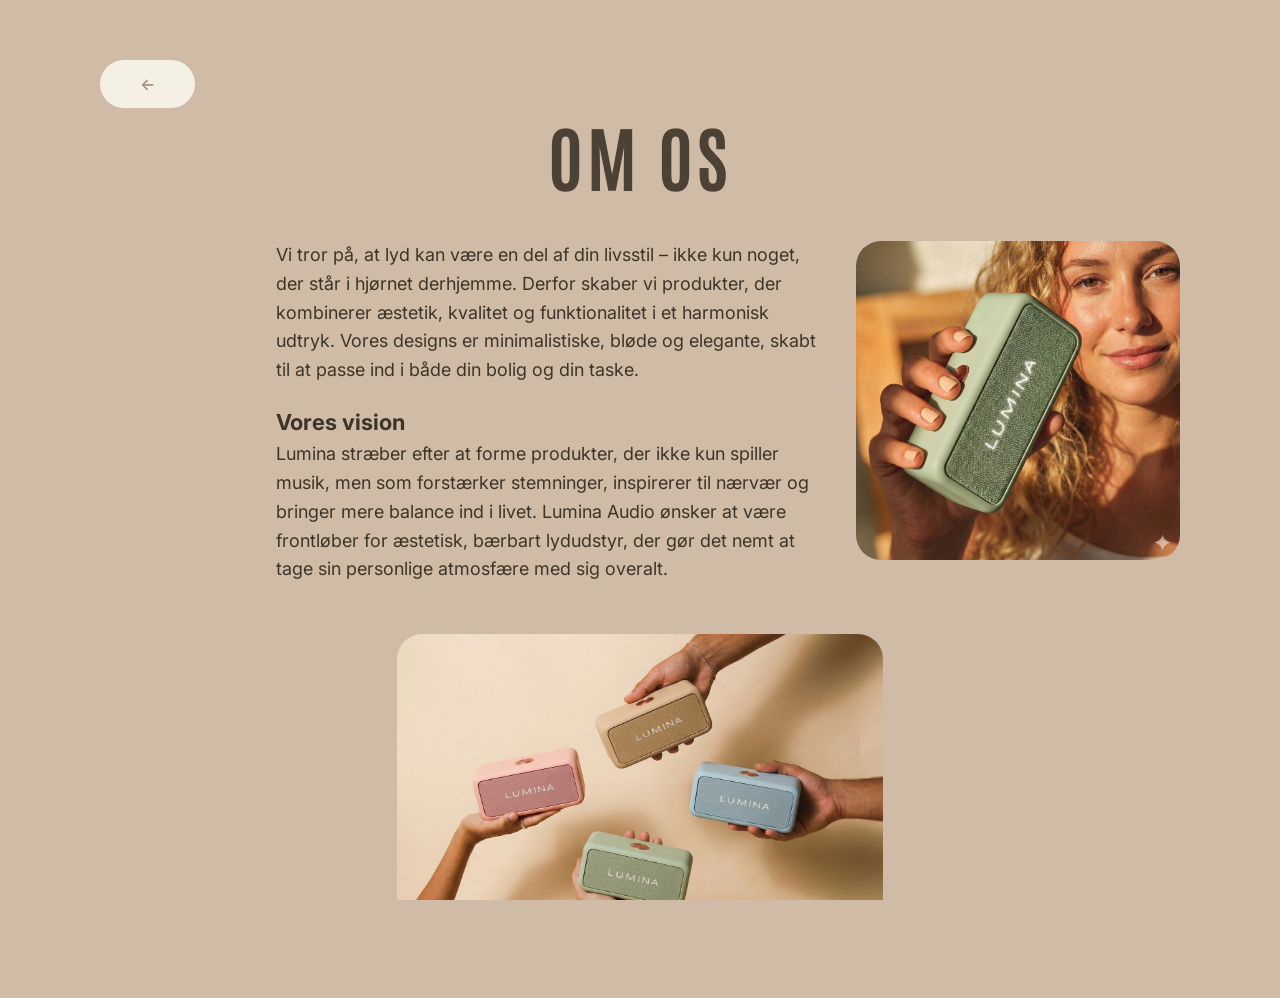
==== about.html @ d52dc4be "Initial commit" ====
<!DOCTYPE html>
<html lang="da">
<head>
    <meta charset="UTF-8" />
    <meta name="viewport" content="width=device-width, initial-scale=1.0" />
    <link rel="stylesheet" href="styles.css" />
    <script src="script.js" defer></script>
    <title>Om Os - Lumina</title>
</head>
<body>
    <section class="about-container">
        <button class="back-btn">&#8592;</button>
        <h1 class="title">OM OS</h1>

        <div class="content">
            <img src="images/billedetilkarussel.png" alt="Pige med grøn højtaler" class="image-left" />

            <div class="text-block">
                <p>
                    Vi tror på, at lyd kan være en del af din livsstil – ikke kun noget, der står i hjørnet derhjemme.
                    Derfor skaber vi produkter, der kombinerer æstetik, kvalitet og funktionalitet i et harmonisk udtryk.
                    Vores designs er minimalistiske, bløde og elegante, skabt til at passe ind i både din bolig og din taske.
                </p>

                <h3>Vores vision</h3>
                <p>
                    Lumina stræber efter at forme produkter, der ikke kun spiller musik, men som forstærker stemninger,
                    inspirerer til nærvær og bringer mere balance ind i livet.
                    Lumina Audio ønsker at være frontløber for æstetisk, bærbart lydudstyr, der gør det nemt at tage sin
                    personlige atmosfære med sig overalt.
                </p>
            </div>
        </div>

        <div class="product-section">
            <img src="images/flerehoejtalere.png" alt="Lumina højtalere i flere farver" class="image-right" />
        </div>
    </section>
</body>
</html>
---- styles.css ----
@import url('https://fonts.googleapis.com/css2?family=Inter:wght@400;600;700&family=Antonio:wght@400;700&family=Bebas+Neue&family=Oswald:wght@400;700&display=swap');

/* --- General Settings --- */
        :root {
            --bg-color: #cfbdae; /* The beige background color */
            --text-color: #ffffff;
            --btn-bg: #f5f0e6;   /* Light cream for buttons */
            --btn-text: #bcaaa0; /* Darker tone for button text */
            --nav-pill: rgba(255, 255, 255, 0.25);
        }

        /* --- General Reset --- */
        * {
            margin: 0;
            padding: 0;
            box-sizing: border-box;
        }

        html, body {
  height: 100%;
}

html, body {
  margin: 0;
  padding: 0;
  overflow-x: hidden;
}

body {
  display: flex;
  flex-direction: column;
  min-height: 100vh;
  padding: 20px 40px 0; 
  overflow-x: hidden;
}

        /* --- Header / Navigation --- */
        header {
            display: flex;
            justify-content: space-between;
            align-items: center;
            padding: 10px 0;
            margin-bottom: 40px;
        }

        .logo {
            font-size: 1.5rem;
            font-weight: 800;
            letter-spacing: 1px;
            text-transform: uppercase;
        }

        nav {
            display: flex;
            gap: 15px;
        }

        nav a {
            display: inline-flex;
  align-items: center;
  justify-content: center;
  padding: 12px 34px;
  border-radius: 999px;
  background-color:  #AB9A80;
  color: var(--text-color);                  
  font-size: 1.02rem;
  font-weight: 600;
  text-decoration: none;
}
        
        nav a:hover {
            background-color: rgba(255, 255, 255, 0.4);
        }

        .cart-icon img {
            width: 24px;
            height: auto;
            cursor: pointer;
        }

        /* --- Main Content --- */
        main {
            display: flex;
            flex-direction: column;
            align-items: center;
            width: 100%;
            max-width: 1200px;
            margin: 0 auto;
        }

        h1 {
            font-family: 'Antonio', sans-serif; 
            font-size: 6rem;
            text-transform: uppercase;
            letter-spacing: 3px;
            margin-bottom: 40px;
            text-align: center;
            color: #fdfcf5; 
            opacity: 0.9;
        }

        /* --- Gallery Grid (4 images side by side) --- */
.gallery-container {
    width: 100vw;
    margin-left: calc(-50vw + 50%);
    margin-right: calc(-50vw + 50%); 
    overflow: hidden;
    margin-bottom: 40px;
    position: relative;
}

.gallery {
    display: flex;
    gap: 20px;
    width: fit-content;
    will-change: transform;
}

.gallery-container .gallery-item { /* Specifik til karrusel */
    flex: 0 0 280px; /* Reduceret fra 350px */
    min-width: 280px;
    aspect-ratio: 3/4;
    overflow: hidden;
    border-radius: 15px;
}

.gallery-container .gallery-item img {
    width: 100%;
    height: 100%;
    object-fit: cover;
    display: block;
}

/* --- Text and CTA --- */
        .description {
            font-size: 2rem;
            font-weight: 600;
            text-align: center;
            max-width: 700px;
            line-height: 1.8;
            margin-bottom: 25px;
            color: #fff;
        }

        .cta-btn {
            background-color: #3D3529;
            color: #ffffff;
            padding: 14px 40px;
            border: none;
            border-radius: 30px;
            font-size: 0.95rem;
            font-weight: 600;
            text-transform: uppercase;
            cursor: pointer;
            transition: transform 0.3s;
        }

        .cta-btn:hover {
            transform: scale(1.05);
        }

        /* --- Responsivitet (Mobil) --- */
        @media (max-width: 768px) {
            h1 { font-size: 3.5rem; }
            .gallery { grid-template-columns: repeat(2, 1fr); }
            header { flex-direction: column; gap: 20px; }
            nav { flex-wrap: wrap; justify-content: center; }
        }
  
/* --- Layout Container --- */
.container {
    display: flex;
    justify-content: space-between;
    align-items: flex-start;
    gap: 60px;
    max-width: 1400px;
    margin: 0 auto;
    padding: 40px;
}


.content-left {
    flex: 1 1 0%;
    color: #ffffff;
}

.sub-heading {
    font-family: 'Antonio', sans-serif;
    font-size: 1.5rem;
    text-transform: uppercase;
    letter-spacing: 1px;
    margin-top: 40px;
    margin-bottom: 15px;
    color: #D88373;
}

.headline-sub {
    font-family: 'Antonio', sans-serif;
    font-size: 2rem;;
    text-transform: uppercase;
    letter-spacing: 2px;
    margin-bottom: 20px;
}

.main-heading {
    font-family: 'Antonio', sans-serif;
    font-size: 5rem;
    text-transform: uppercase;
    letter-spacing: 2px;
    margin-bottom: 30px;
    color: #fdfcf5;
}

.description {
    font-size: 1rem;
    line-height: 1.8;
    margin-bottom: 25px;
    opacity: 0.95;
}

.cta-button {
    display: inline-block;
    background-color: #f5f0e6;
    color: #a08f7f;
    padding: 12px 30px;
    border: none;
    border-radius: 25px;
    text-decoration: none;
    font-weight: 600;
    text-transform: uppercase;
    cursor: pointer;
    transition: transform 0.3s;
    margin-top: 20px;
}

.cta-button:hover {
    transform: scale(1.05);
}


.content-right {
    flex: 0 0 420px;       
    display: flex;
    justify-content: flex-end; 
    align-items: flex-start;
}

.images-gallery {
    width: 100%;
    max-width: 420px;
    display: flex;
    flex-direction: column;
    gap: 20px;
    align-items: flex-end; 
}


.image-wrapper {
    overflow-x: auto;
    overflow-y: hidden;
    white-space: nowrap;
    padding: 50px 0; 
    background-color: #D0BBA6;
    text-align: right;
    margin-top: 0;
}

.image-wrapper img {
    width: 200px;
    height: auto;
    display: inline-block;
    margin: 0 10px;
}

body {
    background: #d8c2a7;
    font-family: Arial, sans-serif;
}

.reviews {
    display: flex;
    gap: 20px;
    padding: 40px;
    justify-content: center;
    flex-wrap: wrap;
}

.card {
    background: white;
    border-radius: 12px;
    padding: 20px 25px;
    width: 300px;
    box-shadow: 0 2px 6px rgba(0,0,0,0.1);
}

.stars {
    color: #00b67a;
    font-size: 22px;
    margin-bottom: 10px;
}

.card h3 {
    margin: 0 0 10px;
    font-size: 14px;
    color: black;
}

.card p {
    font-size: 14px;
    line-height: 1.4;
    color: #333;
}

.footer {
    display: flex;
    justify-content: space-between;
    margin-top: 20px;
    font-size: 12px;
    color: #666;
}

.review-text {
    color: #6d6159;
    font-size: 0.9rem;
    margin-top: 5px;
    padding: 0 15px;
    white-space: normal;
    text-align: center;
}

.large-image-section {
    width: 100%;
    margin-top: 60px;
    display: flex;
    justify-content: center;
    align-items: center; 
}

.hero-content {
    width: 100%;
    max-width: 1200px;
    text-align: center;
    display: flex;
    flex-direction: column;
    align-items: center; 
}

.hero-title {
    font-family: 'Bebas Neue', sans-serif;
    font-size: 6rem;
    color: white;
    margin-bottom: 10px;
    letter-spacing: 2px;
}

.hero-image {
    width: 100%;
    max-width: 1200px; 
    height: auto;
    border-radius: 0;
    display: block;
    margin: 0 auto; 
}

/* --- Product Cards Section --- */
.products-section {
    padding: 80px 20px;
    background-color: #D0BBA6;
}

.products-grid {
    display: grid;
    grid-template-columns: repeat(auto-fit, minmax(280px, 1fr));
    gap: 30px;
    max-width: 1400px;
    margin: 0 auto;
}

.product-card {
    background-color: white;
    border-radius: 20px;
    padding: 30px;
    text-align: left;
    box-shadow: 0 5px 20px rgba(0, 0, 0, 0.1);
    transition: transform 0.3s ease;
}

.product-card:hover {
    transform: translateY(-5px);
}

.product-image-wrapper {
    background-color: #e8e9ec;
    border-radius: 15px;
    padding: 20px;
    margin-bottom: 20px;
    display: flex;
    justify-content: center;
    align-items: center;
}

.product-image-wrapper img {
    width: 100%;
    max-width: 220px;
    height: auto;
}

.product-title {
    font-size: 1.1rem;
    font-weight: 700;
    color: #333;
    margin-bottom: 5px;
}

.product-subtitle {
    font-size: 0.95rem;
    color: #666;
    margin-bottom: 10px;
}

.product-price {
    font-size: 1rem;
    font-weight: 600;
    color: #333;
    margin-bottom: 15px;
}

.buy-button {
    width: 100%;
    padding: 12px;
    border: none;
    border-radius: 8px;
    font-weight: 600;
    font-size: 0.95rem;
    cursor: pointer;
    transition: opacity 0.3s ease;
    background-color: #E8DDD0;
    color: #333;
}

.buy-button:hover {
    opacity: 0.8;
}

.buy-button.lavender {
    background-color: #C3DDE8;
}

.buy-button.green {
    background-color: #A9C5A0;
}

.buy-button.rose {
    background-color: #F4C2C2;
}


@media (max-width: 900px) {
    .products-grid {
        grid-template-columns: 1fr;
    }
    
    .large-card {
        grid-column: span 1;
    }
}

/* --- Productinformation Section --- */
.product-info-section {
    padding: 80px 20px;
    background-color: #D0BBA6;
}

.product-info-container {
    display: grid;
    grid-template-columns: 1fr 1fr;
    gap: 50px;
    max-width: 1400px;
    margin: 0 auto;
    align-items: center;
}

.info-image {
    display: flex;
    justify-content: center;
    align-items: center;
    padding-left: 60px; 
}

.info-image img {
    width: 100%;
    max-width: 450px;
    border-radius: 30px;
    height: auto;
    filter: drop-shadow(0 10px 30px rgba(0,0,0,0.15));
}

.info-content {
    color: #ffffff;
}

.info-title {
    font-family: 'Bebas Neue', sans-serif;
    font-size: 3.5rem;
    color: #3D3529;
    margin-bottom: 30px;
    letter-spacing: 3px;
    line-height: 1;
}

.info-list {
    list-style: none;
    padding: 0;
    margin: 0;
}

.info-list li {
    
    font-size: 16px;
    line-height: 1.8;
    margin-bottom: 15px;
    padding-left: 25px;
    position: relative;
    color: #3D3529;
}

.info-list li::before {
    content: "•";
    position: absolute;
    left: 0;
    color: #3D3529;
    font-size: 1.5rem;
    line-height: 1.2;
}

@media (max-width: 900px) {
    .product-info-container {
        grid-template-columns: 1fr;
        gap: 40px;
    }
    
    .info-title {
        font-size: 2.5rem;
    }
}

/* --- New Section - Split Layout --- */
.split-section {
  display: flex;
  align-items: center;
  justify-content: space-between;
  gap: 40px;
  max-width: 1400px;
  margin: -80px auto 80px;
  padding: 0 60px;
}

.split-text {
  flex: 1;
  color: #3D3529;
}

.split-text h1 {
  font-family: 'Antonio', sans-serif;
  font-size: 2rem; 
  color: #3D3529;
  text-transform: uppercase;
  letter-spacing: 2px;
  margin-bottom: 20px;
}

.split-text p {
  font-size: 1rem;
  line-height: 1.8; 
  max-width: 520px;
  opacity: 0.9;
  margin-bottom: 34px;
}

.split-image {
  flex: 1;
  display: flex;
  justify-content: center;
}

.split-image img {
  width: 100%;
  max-width: 820px;
  height: auto;
  border-radius: 20px;
}

@media (max-width: 900px) {
  .split-section {
    flex-direction: column;
    text-align: center;
    padding: 0 20px;
    margin: 40px auto;
  }
  .split-text p {
    margin: 0 auto 24px;
  }
}


/* --- Container for content --- */
        .content-wrapper {
            max-width: 1200px; /* Ensures images do not become too wide on large screens */
            width: 100%;
            text-align: center;
        }

        /* --- Heading Styling --- */
        h2.section-title {
            font-size: 3rem; /* Large text */
            text-transform: uppercase;
            font-weight: bold;
            color: #A69685; 
            margin-bottom: 30px;
            margin-top: 0;
            letter-spacing: 2px;
            font-family: 'Oswald', sans-serif; 
        }


        /* Mobile adjustment */
        @media (max-width: 768px) {
            h2.section-title {
                font-size: 2rem; /* Smaller text on mobile */
            }
        }

       .gallery-section {
    max-width: 1200px;
    margin: 0 auto;
    padding: 40px 20px;
}

.gallery-section h1 {
    text-align: center;
    font-size: 48px;
    margin-bottom: 40px;
    color: #3D3529;; 
}

/* Grid styling */
.gallery-grid {
    display: grid;
    grid-template-columns: repeat(3, 1fr);
    gap: 10px;
}

/* Images */
.gallery-image {
    width: 100%;
    height: 100%;
    object-fit: cover;
    border-radius: 4px;
}

/* Instagram box */
.instagram-box {
    background: #77685D;
    display: flex;
    justify-content: center;
    align-items: center;
    padding: 40px;
    border-radius: 4px;
    cursor: pointer;
    transition: background 0.3s ease;
}

.instagram-box:hover {
    background: #eda897;
}

.insta-link {
    text-decoration: none;
    font-size: 18px;
    color: white;
    letter-spacing: 1px;
    font-weight: bold;
}

/* SUBSCRIBE SECTION */

.subscribe {
    margin-bottom: 0;
    padding-bottom: 0;
}

.subscribe-section {
    text-align: center;
    padding: 80px 20px;
}

.subscribe-section h1 {
    font-size: 70px;
    font-weight: 700;
    letter-spacing: 3px;
    color: #3D3529;
    margin-bottom: 20px;
}

.subscribe-section .subtext {
    font-size: 16px;
    margin-bottom: 35px;
}

.input-wrapper {
    display: flex;
    justify-content: center;
    gap: 10px;
}

.input-wrapper input {
    width: 280px;
    padding: 14px;
    border-radius: 12px;
    border: none;
    background: #d9dce2;
    font-size: 14px;
}

.input-wrapper button {
    background: #f4b8ab;
    border: none;
    padding: 12px 25px;
    border-radius: 12px;
    font-size: 15px;
    cursor: pointer;
}

/* FOOTER STYLING */
footer {
  width: 100%;
  position: relative;
  box-sizing: border-box;
  padding: 50px 120px 50px 70px;
  background-color: #bfb2a0;
  color: #333333;
  overflow: hidden;
  margin: 0 auto;
}

/* Footer content */
.footer-content {
    display: flex;
    gap: 120px;
    margin-bottom: 10px;
}

.footer-content h3 {
    font-size: 17px;
    margin-bottom: 10px;
}

.footer-content ul {
    list-style: none;
    padding: 0;
}

.footer-content li {
    margin-bottom: 8px;
    font-size: 14px;
}

/* Payment methods */
.payment-icons {
  position: absolute;
  left: 70px;            
  bottom: 1px;          
  display: flex;
  gap: 15px;
  margin: 0;
  z-index: 10;
  align-items: center;
  transform: none;       
}

.payment-icons img {
  height: 30px;
}

.payment-icons img[src*="mp.png"]  { height: 40px; }
.payment-icons img[src*="applepay.png"] { height: 30px; }

/* Mobile adjustment — move closer to the edge */
@media (max-width: 480px) {
  .payment-icons { left: 16px; bottom: 12px; gap: 10px; }
  .payment-icons img { height: 26px; }
}


/* Copyright */
footer .copyright {
  position: absolute;
  left: 50%;
  transform: translateX(-50%);
  bottom: 10px;       
  margin: 0;
  font-size: 14px;
  opacity: 0.7;
  text-align: center;
  z-index: 5;
}

/* Social icons */
.socials {
    position: absolute;
    right: 50px;
    bottom: 10px;
    display: flex;
    gap: 20px;
}

.socials img {
    height: 35px;
}


.headline-left {
  display: block;
  text-align: left;     
  margin: 0 0 20px 0;   
  transform: none;      
}

.content-left .headline-left {
  max-width: 100%;
  margin-left: 0;
}

.split-text .headline-left,
.headline-left {
  color: rgb(250, 105, 129); 
}

* {
    margin: 0;
    padding: 0;
    box-sizing: border-box;
    font-family: 'Inter', sans-serif;
}

body {
    background-color: #D0BBA6;
    color: #f4efea;
}

.about-container {
    width: 90%;
    max-width: 1200px;
    margin: 0 auto;
    padding: 40px 0;
    position: relative;
}


.back-btn {
background-color: #f5f0e6;
            color: #a08f7f;
            padding: 14px 40px;
            border: none;
            border-radius: 30px;
            font-size: 1rem;
            font-weight: 600;
            text-transform: uppercase;
            cursor: pointer;
            transition: transform 0.3s;
}


.title {
    font-size: 72px;
    letter-spacing: 4px;
    margin-bottom: 40px;
    color: #3D3529;
}

.content {
    display: flex;
    flex-direction: row-reverse;
    gap: 40px;
    align-items: flex-start;
}

.image-left {
    width: 30%;
    border-radius: 25px;
    object-fit: cover;
}

.text-block {
    width: 50%;
    font-size: 18px;
    line-height: 1.6;
color: #3D3529;
}

.text-block h3 {
    margin-top: 20px;
    font-size: 22px;
    color: #3D3529;
}

.product-section {
    margin-top: 50px;
    display: flex;
    justify-content: center;
}

.image-right {
    width: 45%;
    border-radius: 25px;
    object-fit: cover;
}

/* Toast / pop-up if purchase */
.cart-toast {
  position: fixed;
  left: 50%;
  bottom: 32px;
  transform: translateX(-50%) translateY(12px);
  background: rgba(112, 111, 109, 0.95);
  color: #fff;
  padding: 12px 20px;
  border-radius: 12px;
  box-shadow: 0 10px 30px rgba(172, 153, 132, 0.25);
  opacity: 0;
  transition: opacity 260ms ease, transform 260ms ease;
  z-index: 9999;
  font-weight: 600;
  pointer-events: none;
}

/* When toast is visible */
.cart-toast.visible {
  opacity: 1;
  transform: translateX(-50%) translateY(0);
}

/* Smaller devices: move toast slightly up */
@media (max-width: 480px) {
  .cart-toast { bottom: 18px; padding: 10px 14px; font-size: 14px; }
}

/* Ensure main content fills available height */
main {
  flex: 1 0 auto;
}
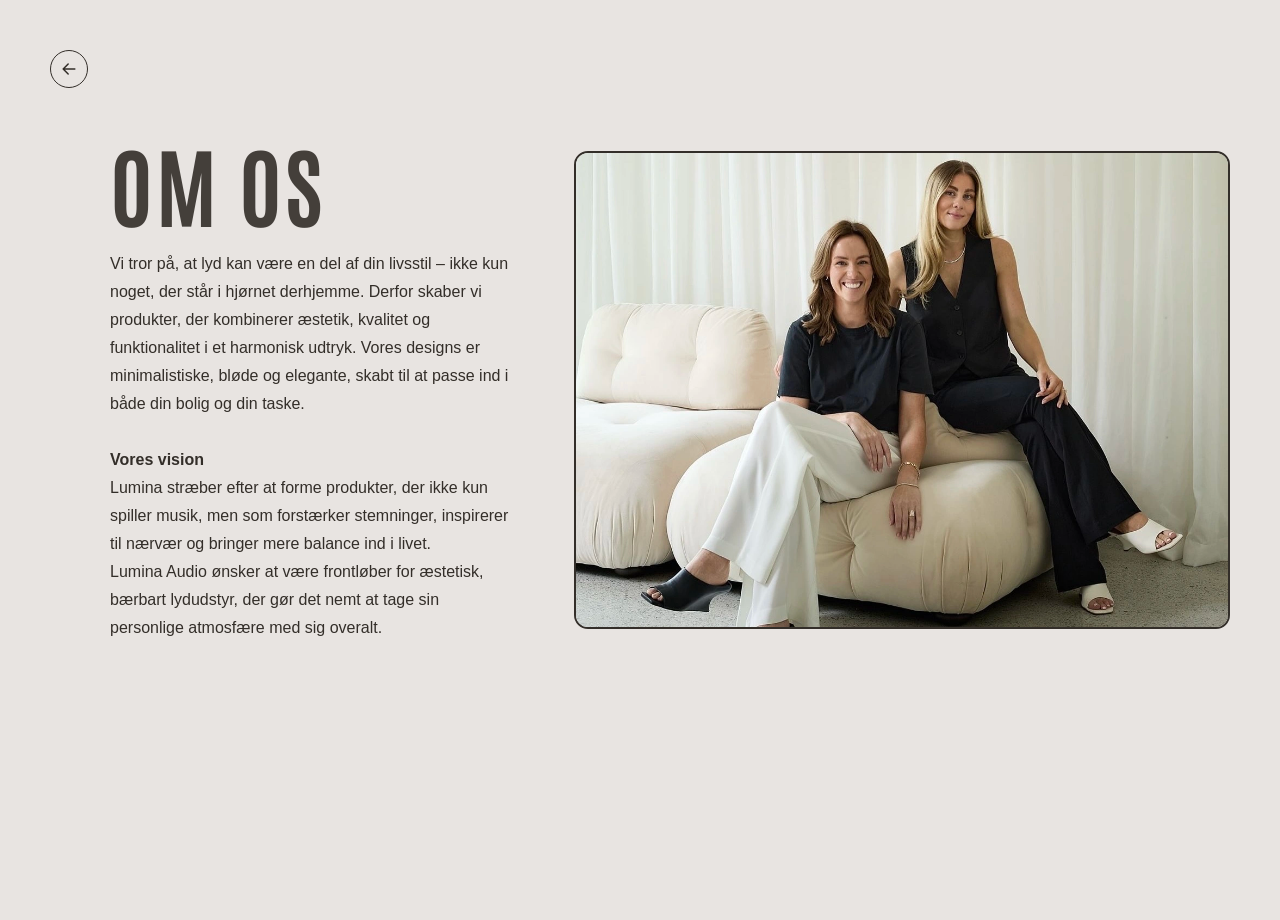
==== commit 1ac6442b: "feat(om-os): nyt design af om os-siden - Nyt layout og struktur - Opdaterede billeder og tekster" ====
--- a/about.html
+++ b/about.html
@@ -3,38 +3,42 @@
 <head>
     <meta charset="UTF-8" />
     <meta name="viewport" content="width=device-width, initial-scale=1.0" />
+    <link href="https://fonts.googleapis.com/css2?family=Antonio:wght@400;700&display=swap" rel="stylesheet">
     <link rel="stylesheet" href="styles.css" />
     <script src="script.js" defer></script>
     <title>Om Os - Lumina</title>
 </head>
 <body>
-    <section class="about-container">
-        <button class="back-btn">&#8592;</button>
-        <h1 class="title">OM OS</h1>
+    <main class="about-container">
+        <!-- Rund tilbage-knap øverst til venstre -->
+        <a href="index.html" class="back-btn" aria-label="Tilbage til forsiden">
+            <svg viewBox="0 0 24 24" aria-hidden="true"><path d="M19 12H5M11 6l-6 6 6 6"/></svg>
+        </a>
 
-        <div class="content">
-            <img src="images/billedetilkarussel.png" alt="Pige med grøn højtaler" class="image-left" />
+        <!-- Tekst til venstre, billede til højre -->
+        <div class="about-content">
+            <div class="text-block">
+                <h1 class="title">Om os</h1>
 
-            <div class="text-block">
                 <p>
                     Vi tror på, at lyd kan være en del af din livsstil – ikke kun noget, der står i hjørnet derhjemme.
                     Derfor skaber vi produkter, der kombinerer æstetik, kvalitet og funktionalitet i et harmonisk udtryk.
                     Vores designs er minimalistiske, bløde og elegante, skabt til at passe ind i både din bolig og din taske.
                 </p>
 
-                <h3>Vores vision</h3>
+                <h2>Vores vision</h2>
                 <p>
                     Lumina stræber efter at forme produkter, der ikke kun spiller musik, men som forstærker stemninger,
                     inspirerer til nærvær og bringer mere balance ind i livet.
+                </p>
+                <p>
                     Lumina Audio ønsker at være frontløber for æstetisk, bærbart lydudstyr, der gør det nemt at tage sin
                     personlige atmosfære med sig overalt.
                 </p>
             </div>
+
+            <img src="images/omos.webp" alt="Luminas to stiftere sidder smilende på en hvid sofa" class="about-image" />
         </div>
-
-        <div class="product-section">
-            <img src="images/flerehoejtalere.png" alt="Lumina højtalere i flere farver" class="image-right" />
-        </div>
-    </section>
+    </main>
 </body>
 </html>
--- a/styles.css
+++ b/styles.css
@@ -1,12 +1,22 @@
-@import url('https://fonts.googleapis.com/css2?family=Inter:wght@400;600;700&family=Antonio:wght@400;700&family=Bebas+Neue&family=Oswald:wght@400;700&display=swap');
+@import url('https://fonts.googleapis.com/css2?family=Antonio:wght@400;700&display=swap');
 
 /* --- General Settings --- */
         :root {
-            --bg-color: #cfbdae; /* The beige background color */
+            --bg-color: #E8E4E1; /* Baggrundsfarve for hele siden */
             --text-color: #ffffff;
             --btn-bg: #f5f0e6;   /* Light cream for buttons */
             --btn-text: #bcaaa0; /* Darker tone for button text */
             --nav-pill: rgba(255, 255, 255, 0.25);
+            --font-heading: 'Antonio', sans-serif;
+            --font-body: 'Helvetica Neue', Helvetica, Arial, sans-serif;
+            --heading-color: #332E29; /* Farve på alle overskrifter */
+            /* Samme margen i siderne på hele siden. På meget brede skærme
+               vokser margenen, så indholdet højst bliver 1600px bredt. */
+            --page-margin: max(50px, calc((100vw - 1600px) / 2));
+        }
+
+        @media (max-width: 768px) {
+            :root { --page-margin: 20px; }
         }
 
         /* --- General Reset --- */
@@ -24,147 +34,182 @@
   margin: 0;
   padding: 0;
   overflow-x: hidden;
+  scroll-behavior: smooth; /* Blød scroll ved anker-links i menuen */
 }
 
 body {
   display: flex;
   flex-direction: column;
   min-height: 100vh;
-  padding: 20px 40px 0; 
+  padding: 20px 0 0; /* Siderne styres af --page-margin i hver sektion */
   overflow-x: hidden;
 }
 
-        /* --- Header / Navigation --- */
-        header {
-            display: flex;
-            justify-content: space-between;
-            align-items: center;
-            padding: 10px 0;
-            margin-bottom: 40px;
-        }
-
-        .logo {
-            font-size: 1.5rem;
-            font-weight: 800;
-            letter-spacing: 1px;
-            text-transform: uppercase;
-        }
-
-        nav {
-            display: flex;
-            gap: 15px;
-        }
-
-        nav a {
-            display: inline-flex;
-  align-items: center;
-  justify-content: center;
-  padding: 12px 34px;
-  border-radius: 999px;
-  background-color:  #AB9A80;
-  color: var(--text-color);                  
-  font-size: 1.02rem;
-  font-weight: 600;
-  text-decoration: none;
-}
-        
-        nav a:hover {
-            background-color: rgba(255, 255, 255, 0.4);
-        }
-
-        .cart-icon img {
-            width: 24px;
-            height: auto;
-            cursor: pointer;
-        }
-
-        /* --- Main Content --- */
-        main {
-            display: flex;
-            flex-direction: column;
-            align-items: center;
-            width: 100%;
-            max-width: 1200px;
-            margin: 0 auto;
-        }
+/* --- Hero (header billede med navigation ovenpå) --- */
+.hero {
+    position: relative;
+    width: 100vw;
+    height: 100vh; /* Fylder hele skærmen */
+    flex-shrink: 0; /* Undgår at body (flex) klemmer højden */
+    margin-top: -20px; /* Ophæver body padding i toppen */
+    margin-left: calc(50% - 50vw); /* Går helt ud til kanten trods body padding */
+    margin-bottom: 0;
+}
+
+.hero-image {
+    width: 100%;
+    height: 100%;
+    object-fit: cover; /* Beskærer i stedet for at strække billedet */
+    display: block;
+}
+
+/* --- Header / Navigation --- */
+header {
+    position: absolute;
+    top: 0;
+    left: 0;
+    right: 0;
+    display: grid;
+    grid-template-columns: 1fr auto 1fr;
+    align-items: center;
+    padding: 40px var(--page-margin);
+}
+
+.logo {
+    font-family: var(--font-heading);
+    font-size: 4rem;
+    font-weight: 700;
+    letter-spacing: 4px;
+    color: var(--text-color);
+    text-decoration: none;
+    line-height: 1;
+}
+
+nav {
+    display: flex;
+    gap: 60px;
+}
+
+.nav-right {
+    justify-content: flex-end;
+}
+
+nav a {
+    color: var(--text-color);
+    font-size: 1.6rem;
+    font-weight: 600;
+    text-decoration: none;
+    transition: opacity 0.2s;
+}
+
+nav a:hover {
+    opacity: 0.7;
+}
+
+/* --- Hero tekst og knap (nederst til venstre) --- */
+.hero-content {
+    position: absolute;
+    left: var(--page-margin);
+    bottom: 80px;
+    max-width: 440px;
+    color: var(--text-color);
+}
+
+.hero-text {
+    font-size: 1.5rem; /* 24px */
+    line-height: 1.6;
+    margin-bottom: 40px;
+}
+
+.hero-btn {
+    display: inline-flex;
+    align-items: center;
+    justify-content: center;
+    gap: 20px;
+    background-color: #2f2b28;
+    color: var(--text-color);
+    padding: 16px 44px;
+    border-radius: 8px;
+    font-size: 1.3rem;
+    font-weight: 600;
+    text-decoration: none;
+    transition: background-color 0.2s;
+}
+
+.hero-btn:hover {
+    background-color: #1c1a18;
+}
+
+/* --- Hero rating (nederst til højre) --- */
+.hero-rating {
+    position: absolute;
+    right: var(--page-margin);
+    bottom: 25px;
+    text-align: right;
+    color: var(--text-color);
+}
+
+.hero-stars {
+    font-size: 2.6rem;
+    line-height: 1;
+    letter-spacing: 4px;
+}
+
+/* Sidste stjerne halvt udfyldt (4,8/5) */
+.hero-stars .half {
+    background: linear-gradient(90deg, #fff 60%, rgba(255, 255, 255, 0.35) 60%);
+    -webkit-background-clip: text;
+    background-clip: text;
+    color: transparent;
+}
+
+.hero-rating p {
+    font-size: 0.95rem;
+    letter-spacing: 2px;
+    margin-top: 8px;
+}
+
+/* Skjult visuelt, men læses af skærmlæsere og søgemaskiner */
+.visually-hidden {
+    position: absolute;
+    width: 1px;
+    height: 1px;
+    overflow: hidden;
+    clip: rect(0 0 0 0);
+    white-space: nowrap;
+}
 
         h1 {
-            font-family: 'Antonio', sans-serif; 
+            font-family: var(--font-heading); 
             font-size: 6rem;
             text-transform: uppercase;
             letter-spacing: 3px;
             margin-bottom: 40px;
             text-align: center;
-            color: #fdfcf5; 
+            color: var(--heading-color);
             opacity: 0.9;
-        }
-
-        /* --- Gallery Grid (4 images side by side) --- */
-.gallery-container {
-    width: 100vw;
-    margin-left: calc(-50vw + 50%);
-    margin-right: calc(-50vw + 50%); 
-    overflow: hidden;
-    margin-bottom: 40px;
-    position: relative;
-}
-
-.gallery {
-    display: flex;
-    gap: 20px;
-    width: fit-content;
-    will-change: transform;
-}
-
-.gallery-container .gallery-item { /* Specifik til karrusel */
-    flex: 0 0 280px; /* Reduceret fra 350px */
-    min-width: 280px;
-    aspect-ratio: 3/4;
-    overflow: hidden;
-    border-radius: 15px;
-}
-
-.gallery-container .gallery-item img {
-    width: 100%;
-    height: 100%;
-    object-fit: cover;
-    display: block;
-}
-
-/* --- Text and CTA --- */
-        .description {
-            font-size: 2rem;
-            font-weight: 600;
-            text-align: center;
-            max-width: 700px;
-            line-height: 1.8;
-            margin-bottom: 25px;
-            color: #fff;
-        }
-
-        .cta-btn {
-            background-color: #3D3529;
-            color: #ffffff;
-            padding: 14px 40px;
-            border: none;
-            border-radius: 30px;
-            font-size: 0.95rem;
-            font-weight: 600;
-            text-transform: uppercase;
-            cursor: pointer;
-            transition: transform 0.3s;
-        }
-
-        .cta-btn:hover {
-            transform: scale(1.05);
         }
 
         /* --- Responsivitet (Mobil) --- */
         @media (max-width: 768px) {
             h1 { font-size: 3.5rem; }
-            .gallery { grid-template-columns: repeat(2, 1fr); }
-            header { flex-direction: column; gap: 20px; }
-            nav { flex-wrap: wrap; justify-content: center; }
+            header {
+                grid-template-columns: 1fr;
+                justify-items: center;
+                gap: 12px;
+                padding: 20px var(--page-margin);
+            }
+            .logo { order: -1; font-size: 2.5rem; }
+            nav { gap: 24px; }
+            nav a { font-size: 1rem; }
+
+            /* Tekst og rating stables i bunden af hero */
+            .hero-content { left: var(--page-margin); right: var(--page-margin); bottom: 110px; }
+            .hero-text { font-size: 1.1rem; margin-bottom: 20px; }
+            .hero-btn { font-size: 1.1rem; padding: 14px 32px; gap: 16px; }
+            .hero-rating { left: var(--page-margin); right: auto; bottom: 25px; text-align: left; }
+            .hero-stars { font-size: 1.6rem; }
+            .hero-rating p { font-size: 0.8rem; letter-spacing: 1px; }
         }
   
 /* --- Layout Container --- */
@@ -185,7 +230,7 @@
 }
 
 .sub-heading {
-    font-family: 'Antonio', sans-serif;
+    font-family: var(--font-heading);
     font-size: 1.5rem;
     text-transform: uppercase;
     letter-spacing: 1px;
@@ -195,15 +240,15 @@
 }
 
 .headline-sub {
-    font-family: 'Antonio', sans-serif;
-    font-size: 2rem;;
+    font-family: var(--font-heading);
+    font-size: 2rem;
     text-transform: uppercase;
     letter-spacing: 2px;
     margin-bottom: 20px;
 }
 
 .main-heading {
-    font-family: 'Antonio', sans-serif;
+    font-family: var(--font-heading);
     font-size: 5rem;
     text-transform: uppercase;
     letter-spacing: 2px;
@@ -260,7 +305,7 @@
     overflow-y: hidden;
     white-space: nowrap;
     padding: 50px 0; 
-    background-color: #D0BBA6;
+    background-color: #E8E4E1;
     text-align: right;
     margin-top: 0;
 }
@@ -273,59 +318,8 @@
 }
 
 body {
-    background: #d8c2a7;
-    font-family: Arial, sans-serif;
-}
-
-.reviews {
-    display: flex;
-    gap: 20px;
-    padding: 40px;
-    justify-content: center;
-    flex-wrap: wrap;
-}
-
-.card {
-    background: white;
-    border-radius: 12px;
-    padding: 20px 25px;
-    width: 300px;
-    box-shadow: 0 2px 6px rgba(0,0,0,0.1);
-}
-
-.stars {
-    color: #00b67a;
-    font-size: 22px;
-    margin-bottom: 10px;
-}
-
-.card h3 {
-    margin: 0 0 10px;
-    font-size: 14px;
-    color: black;
-}
-
-.card p {
-    font-size: 14px;
-    line-height: 1.4;
-    color: #333;
-}
-
-.footer {
-    display: flex;
-    justify-content: space-between;
-    margin-top: 20px;
-    font-size: 12px;
-    color: #666;
-}
-
-.review-text {
-    color: #6d6159;
-    font-size: 0.9rem;
-    margin-top: 5px;
-    padding: 0 15px;
-    white-space: normal;
-    text-align: center;
+    background: #E8E4E1;
+    font-family: var(--font-body);
 }
 
 .large-image-section {
@@ -336,211 +330,329 @@
     align-items: center; 
 }
 
-.hero-content {
-    width: 100%;
-    max-width: 1200px;
-    text-align: center;
-    display: flex;
-    flex-direction: column;
-    align-items: center; 
-}
-
-.hero-title {
-    font-family: 'Bebas Neue', sans-serif;
-    font-size: 6rem;
-    color: white;
-    margin-bottom: 10px;
-    letter-spacing: 2px;
-}
-
-.hero-image {
-    width: 100%;
-    max-width: 1200px; 
-    height: auto;
-    border-radius: 0;
-    display: block;
-    margin: 0 auto; 
-}
-
 /* --- Product Cards Section --- */
 .products-section {
-    padding: 80px 20px;
-    background-color: #D0BBA6;
-}
-
-.products-grid {
+    padding: 40px var(--page-margin) 80px; /* Mindre luft op til headeren */
+    background-color: #E8E4E1;
+}
+
+/* Stort produktkort med farvevælger */
+.product-showcase {
     display: grid;
-    grid-template-columns: repeat(auto-fit, minmax(280px, 1fr));
-    gap: 30px;
-    max-width: 1400px;
+    grid-template-columns: 1fr 1fr;
+    align-items: center;
+    gap: 60px;
     margin: 0 auto;
-}
-
-.product-card {
-    background-color: white;
+    padding: 60px;
+    background-color: #eae6e3;
     border-radius: 20px;
-    padding: 30px;
-    text-align: left;
-    box-shadow: 0 5px 20px rgba(0, 0, 0, 0.1);
-    transition: transform 0.3s ease;
-}
-
-.product-card:hover {
-    transform: translateY(-5px);
-}
-
-.product-image-wrapper {
-    background-color: #e8e9ec;
-    border-radius: 15px;
-    padding: 20px;
-    margin-bottom: 20px;
+    color: #2f2b28;
+}
+
+.product-showcase-image {
     display: flex;
     justify-content: center;
-    align-items: center;
-}
-
-.product-image-wrapper img {
+}
+
+.product-showcase-image img {
     width: 100%;
-    max-width: 220px;
+    max-width: 480px;
     height: auto;
-}
-
-.product-title {
-    font-size: 1.1rem;
+    mix-blend-mode: multiply; /* Gør hvid billedbaggrund usynlig mod kortets farve */
+}
+
+.product-name {
+    font-size: 2.2rem;
     font-weight: 700;
-    color: #333;
-    margin-bottom: 5px;
-}
-
-.product-subtitle {
-    font-size: 0.95rem;
-    color: #666;
-    margin-bottom: 10px;
+    line-height: 1.1;
+    letter-spacing: 1px;
+}
+
+.product-type {
+    font-size: 1.3rem;
+    font-weight: 600;
+    margin-top: 8px;
 }
 
 .product-price {
-    font-size: 1rem;
-    font-weight: 600;
-    color: #333;
-    margin-bottom: 15px;
-}
-
-.buy-button {
+    font-size: 1.6rem;
+    margin-top: 18px;
+}
+
+/* "/ STK" står mindre efter prisen */
+.product-price-unit {
+    font-size: 0.55em;
+    letter-spacing: 1px;
+}
+
+.product-text {
+    font-size: 1.2rem;
+    line-height: 1.4;
+    margin-top: 40px;
+    max-width: 560px;
+}
+
+/* Liste med grønne flueben */
+.product-checklist {
+    list-style: none;
+    margin-top: 24px;
+}
+
+.product-checklist li {
+    position: relative;
+    padding-left: 38px;
+    margin-bottom: 8px;
+    font-size: 1.1rem; /* Lidt mindre end resten af produktkortet */
+    line-height: 1.4;
+}
+
+/* Fluebenet tegnes med to kanter på en roteret boks */
+.product-checklist li::before {
+    content: "";
+    position: absolute;
+    left: 4px;
+    top: 0.2em;
+    width: 8px;
+    height: 16px;
+    border-right: 2px solid #5b8a4a;
+    border-bottom: 2px solid #5b8a4a;
+    transform: rotate(45deg);
+}
+
+.product-read-more {
+    display: inline-block;
+    font-size: 1.3rem;
+    font-style: italic;
+    color: inherit;
+    text-decoration: none;
+    margin-top: 12px;
+}
+
+.product-read-more:hover {
+    text-decoration: underline;
+}
+
+.product-color-label {
+    font-size: 1.3rem;
+    margin-top: 60px;
+}
+
+.color-swatches {
+    display: flex;
+    gap: 12px;
+    margin-top: 14px;
+}
+
+.color-swatch {
+    width: 44px;
+    height: 44px;
+    border-radius: 50%;
+    border: 1px solid rgba(0, 0, 0, 0.15);
+    background-color: var(--swatch);
+    box-shadow: 0 2px 4px rgba(0, 0, 0, 0.15);
+    cursor: pointer;
+    transition: transform 0.2s;
+}
+
+.color-swatch:hover {
+    transform: scale(1.08);
+}
+
+/* Den valgte farve får en mørk ring */
+.color-swatch.active {
+    outline: 2px solid #2f2b28;
+    outline-offset: 3px;
+}
+
+.product-showcase .buy-button {
     width: 100%;
-    padding: 12px;
+    max-width: 405px;
+    margin-top: 40px;
+    padding: 18px;
     border: none;
     border-radius: 8px;
-    font-weight: 600;
-    font-size: 0.95rem;
+    background-color: #2f2b28;
+    color: #fff;
+    font-size: 1.3rem;
+    font-weight: 700;
     cursor: pointer;
-    transition: opacity 0.3s ease;
-    background-color: #E8DDD0;
-    color: #333;
-}
-
-.buy-button:hover {
-    opacity: 0.8;
-}
-
-.buy-button.lavender {
-    background-color: #C3DDE8;
-}
-
-.buy-button.green {
-    background-color: #A9C5A0;
-}
-
-.buy-button.rose {
-    background-color: #F4C2C2;
-}
-
+    transition: background-color 0.2s;
+}
+
+.product-showcase .buy-button:hover {
+    background-color: #1c1a18;
+}
 
 @media (max-width: 900px) {
-    .products-grid {
+    .product-showcase {
         grid-template-columns: 1fr;
-    }
-    
-    .large-card {
-        grid-column: span 1;
-    }
+        gap: 30px;
+        padding: 30px 20px;
+    }
+
+    .product-name { font-size: 1.8rem; }
+    .product-price { font-size: 1.3rem; }
+    .product-read-more,
+    .product-color-label { font-size: 1.1rem; }
+    .product-checklist li { font-size: 0.95rem; }
+    .product-text { font-size: 1rem; margin-top: 24px; }
+    .product-color-label { margin-top: 30px; }
+    .product-showcase .buy-button { max-width: none; }
 }
 
 /* --- Productinformation Section --- */
+/* To kolonner: tekst til venstre, billede til højre */
 .product-info-section {
-    padding: 80px 20px;
-    background-color: #D0BBA6;
-}
-
-.product-info-container {
     display: grid;
     grid-template-columns: 1fr 1fr;
-    gap: 50px;
-    max-width: 1400px;
+    align-items: center;
+    gap: 60px;
+    width: 100%;
     margin: 0 auto;
+    padding: 20px var(--page-margin) 80px; /* Mindre luft i toppen, tættere på produktkortet */
+}
+
+.product-info-content {
+    max-width: 620px;
+    align-self: start; /* Overskriften starter på linje med toppen af billedet */
+}
+
+/* Billedet står fast i en afstand fra toppen, så det ikke hopper når
+   punkterne i listen foldes ud. Afstanden får det til at se centreret ud
+   ved siden af listen – justér den, hvis listen ændres. */
+.product-info-image {
+    align-self: start;
+    margin-top: 100px;
+}
+
+.product-info-image img {
+    display: block;
+    width: 100%;
+    height: auto;
+    border-radius: 20px;
+}
+
+.info-title {
+    font-family: var(--font-heading);
+    font-size: 2rem; /* Samme størrelse som Social Connect */
+    font-weight: 700;
+    color: var(--heading-color);
+    line-height: 1;
+    letter-spacing: 1px;
+    margin-bottom: 40px;
+}
+
+/* --- Funktioner (harmonika under overskriften, punkterne under hinanden) --- */
+.accordion-item {
+    border-top: 1px solid #d6d0cb;
+}
+
+.accordion-item:last-child {
+    border-bottom: 1px solid #d6d0cb;
+}
+
+.accordion-item summary {
+    display: flex;
     align-items: center;
-}
-
-.info-image {
-    display: flex;
-    justify-content: center;
-    align-items: center;
-    padding-left: 60px; 
-}
-
-.info-image img {
-    width: 100%;
-    max-width: 450px;
-    border-radius: 30px;
-    height: auto;
-    filter: drop-shadow(0 10px 30px rgba(0,0,0,0.15));
-}
-
-.info-content {
-    color: #ffffff;
-}
-
-.info-title {
-    font-family: 'Bebas Neue', sans-serif;
-    font-size: 3.5rem;
-    color: #3D3529;
-    margin-bottom: 30px;
-    letter-spacing: 3px;
+    gap: 40px;
+    padding: 30px 0;
+    cursor: pointer;
+    list-style: none; /* Fjerner standard-pilen */
+}
+
+.accordion-item summary::-webkit-details-marker {
+    display: none;
+}
+
+/* + / − i højre side */
+.accordion-item summary::after {
+    content: "+";
+    margin-left: auto;
+    padding-left: 20px;
+    font-size: 2rem;
+    font-weight: 300;
     line-height: 1;
-}
-
-.info-list {
-    list-style: none;
-    padding: 0;
-    margin: 0;
-}
-
-.info-list li {
-    
-    font-size: 16px;
-    line-height: 1.8;
-    margin-bottom: 15px;
-    padding-left: 25px;
-    position: relative;
-    color: #3D3529;
-}
-
-.info-list li::before {
-    content: "•";
-    position: absolute;
-    left: 0;
-    color: #3D3529;
-    font-size: 1.5rem;
-    line-height: 1.2;
+    color: #2f2b28;
+}
+
+.accordion-item[open] summary::after {
+    content: "−";
+}
+
+.accordion-icon {
+    flex-shrink: 0;
+    display: grid;
+    place-items: center;
+    width: 60px;
+    height: 60px;
+    border-radius: 50%;
+    background-color: #2f2b28;
+    color: #fff;
+}
+
+.accordion-icon svg {
+    width: 28px;
+    height: 28px;
+    fill: none;
+    stroke: currentColor;
+    stroke-width: 1.8;
+    stroke-linecap: round;
+    stroke-linejoin: round;
+}
+
+.accordion-title {
+    font-size: 1.05rem;
+    font-weight: 700;
+    line-height: 1.4;
+    color: var(--heading-color);
+}
+
+.accordion-item p {
+    padding-bottom: 35px;
+    max-width: 560px;
+    font-size: 0.9rem;
+    line-height: 1.6;
+    color: #2f2b28;
 }
 
 @media (max-width: 900px) {
-    .product-info-container {
+    /* Mobil: teksten øverst, billedet under */
+    .product-info-section {
         grid-template-columns: 1fr;
-        gap: 40px;
-    }
-    
+        gap: 30px;
+        padding: 50px var(--page-margin);
+    }
+
+    .product-info-image {
+        margin-top: 0;
+    }
+
     .info-title {
-        font-size: 2.5rem;
+        margin-bottom: 24px;
+    }
+
+    .accordion-item summary {
+        gap: 20px;
+        padding: 22px 0;
+    }
+
+    .accordion-icon {
+        width: 48px;
+        height: 48px;
+    }
+
+    .accordion-icon svg {
+        width: 22px;
+        height: 22px;
+    }
+
+    .accordion-title {
+        font-size: 0.95rem;
+    }
+
+    .accordion-item p {
+        font-size: 0.9rem;
+        padding-bottom: 25px;
     }
 }
 
@@ -550,9 +662,8 @@
   align-items: center;
   justify-content: space-between;
   gap: 40px;
-  max-width: 1400px;
-  margin: -80px auto 80px;
-  padding: 0 60px;
+  margin: -80px 0 80px;
+  padding: 0 var(--page-margin);
 }
 
 .split-text {
@@ -561,9 +672,9 @@
 }
 
 .split-text h1 {
-  font-family: 'Antonio', sans-serif;
+  font-family: var(--font-heading);
   font-size: 2rem; 
-  color: #3D3529;
+  color: var(--heading-color);
   text-transform: uppercase;
   letter-spacing: 2px;
   margin-bottom: 20px;
@@ -585,7 +696,7 @@
 
 .split-image img {
   width: 100%;
-  max-width: 820px;
+  max-width: 620px;
   height: auto;
   border-radius: 20px;
 }
@@ -594,8 +705,8 @@
   .split-section {
     flex-direction: column;
     text-align: center;
-    padding: 0 20px;
-    margin: 40px auto;
+    padding: 0 var(--page-margin);
+    margin: 40px 0;
   }
   .split-text p {
     margin: 0 auto 24px;
@@ -619,7 +730,7 @@
             margin-bottom: 30px;
             margin-top: 0;
             letter-spacing: 2px;
-            font-family: 'Oswald', sans-serif; 
+            font-family: var(--font-heading); 
         }
 
 
@@ -630,194 +741,332 @@
             }
         }
 
-       .gallery-section {
-    max-width: 1200px;
-    margin: 0 auto;
-    padding: 40px 20px;
+.gallery-section {
+    margin: 0;
+    padding: 60px var(--page-margin) 100px;
 }
 
 .gallery-section h1 {
     text-align: center;
     font-size: 48px;
-    margin-bottom: 40px;
-    color: #3D3529;; 
-}
-
-/* Grid styling */
-.gallery-grid {
+    margin-bottom: 50px;
+    color: var(--heading-color);
+}
+
+/* Tre Instagram-kort side om side */
+.instagram-cards {
+    display: flex;
+    justify-content: center;
+    gap: 60px;
+}
+
+.instagram-card {
+    flex: 0 1 300px; /* Højst 300px bredt */
+    display: block;
+    border-radius: 30px;
+    transition: transform 0.3s ease;
+}
+
+.instagram-card:hover {
+    transform: translateY(-5px);
+}
+
+.instagram-card img {
+    display: block;
+    width: 100%;
+    height: auto;
+    filter: drop-shadow(0 6px 18px rgba(0, 0, 0, 0.06));
+}
+
+/* Mobil: kortene stables under hinanden */
+@media (max-width: 768px) {
+    .gallery-section h1 {
+        font-size: 2rem;
+        margin-bottom: 30px;
+    }
+
+    .instagram-cards {
+        flex-direction: column;
+        align-items: center;
+        gap: 30px;
+    }
+
+    .instagram-card {
+        flex: none;
+        width: 100%;
+        max-width: 300px;
+    }
+}
+
+/* --- Footer --- */
+footer {
+    width: 100%;
+    padding: 70px var(--page-margin) 30px;
+    background-color: #bfbdb8;
+    border-radius: 20px 20px 0 0;
+    color: var(--heading-color);
+}
+
+.footer-top {
     display: grid;
-    grid-template-columns: repeat(3, 1fr);
-    gap: 10px;
-}
-
-/* Images */
-.gallery-image {
+    grid-template-columns: 1.4fr 1fr 1fr 0.8fr;
+    gap: 40px;
+    padding-bottom: 60px;
+}
+
+.footer-logo {
+    display: inline-block;
+    font-family: var(--font-heading);
+    font-size: 2.4rem;
+    font-weight: 700;
+    letter-spacing: 6px;
+    line-height: 1;
+    color: var(--heading-color);
+    text-decoration: none;
+    margin-left: 25px;
+}
+
+/* Nyhedsbrev */
+.footer-newsletter {
+    margin-top: 60px;
+    max-width: 300px;
+}
+
+.footer-newsletter label {
+    display: block;
+    font-size: 0.85rem;
+    font-weight: 600;
+    letter-spacing: 2px;
+    margin-bottom: 30px;
+}
+
+.newsletter-field {
+    display: flex;
+    align-items: center;
+    gap: 12px;
+}
+
+.newsletter-input {
+    flex: 1;
+    display: flex;
+    align-items: center;
+    gap: 30px;
+    padding-bottom: 14px;
+    border-bottom: 1px solid var(--heading-color);
+}
+
+.newsletter-input svg {
+    flex-shrink: 0;
+    width: 24px;
+    height: 24px;
+    fill: currentColor;
+}
+
+.newsletter-input input {
     width: 100%;
-    height: 100%;
-    object-fit: cover;
-    border-radius: 4px;
-}
-
-/* Instagram box */
-.instagram-box {
-    background: #77685D;
-    display: flex;
-    justify-content: center;
+    border: none;
+    background: none;
+    font-size: 0.95rem;
+    letter-spacing: 1px;
+    color: var(--heading-color);
+    outline: none;
+}
+
+.newsletter-input input::placeholder {
+    color: #6f6962;
+}
+
+.newsletter-input:focus-within {
+    border-bottom-width: 2px;
+}
+
+.newsletter-submit {
+    flex-shrink: 0;
+    display: grid;
+    place-items: center;
+    width: 34px;
+    height: 34px;
+    margin-bottom: 14px;
+    border: 2px solid var(--heading-color);
+    border-radius: 50%;
+    background: none;
+    color: var(--heading-color);
+    cursor: pointer;
+    transition: background-color 0.2s, color 0.2s;
+}
+
+.newsletter-submit:hover {
+    background-color: var(--heading-color);
+    color: #bfbdb8;
+}
+
+.newsletter-submit svg {
+    width: 18px;
+    height: 18px;
+    fill: none;
+    stroke: currentColor;
+    stroke-width: 2;
+    stroke-linecap: round;
+    stroke-linejoin: round;
+}
+
+/* Link-kolonner */
+.footer-column h3 {
+    font-size: 1.5rem;
+    letter-spacing: 1px;
+    margin-bottom: 24px;
+}
+
+.footer-column ul {
+    list-style: none;
+    display: flex;
+    flex-direction: column;
+    gap: 16px;
+}
+
+.footer-column a {
+    font-size: 1rem;
+    letter-spacing: 0.5px;
+    color: var(--heading-color);
+    text-decoration: none;
+}
+
+.footer-column a:hover {
+    text-decoration: underline;
+}
+
+/* Sociale medier med ikon */
+.footer-social a {
+    display: inline-flex;
     align-items: center;
-    padding: 40px;
-    border-radius: 4px;
-    cursor: pointer;
-    transition: background 0.3s ease;
-}
-
-.instagram-box:hover {
-    background: #eda897;
-}
-
-.insta-link {
+    gap: 18px;
+    letter-spacing: 2px;
+}
+
+.footer-social svg {
+    flex-shrink: 0;
+    width: 24px;
+    height: 24px;
+    fill: currentColor;
+}
+
+/* Bundlinje */
+.footer-bottom {
+    display: grid;
+    grid-template-columns: 1fr auto 1fr;
+    align-items: center;
+    gap: 30px;
+    padding-top: 20px;
+    border-top: 1px solid rgba(51, 46, 41, 0.5);
+}
+
+.payment-icons {
+    display: flex;
+    align-items: center;
+    gap: 30px;
+}
+
+.payment-icons img {
+    height: 44px;
+    width: auto;
+}
+
+/* MobilePay-logoet har meget luft omkring sig og skal være større */
+.payment-icons img[src*="mp.png"] {
+    height: 58px;
+}
+
+.copyright {
+    font-size: 0.95rem;
+    letter-spacing: 3px;
+}
+
+.footer-legal {
+    display: flex;
+    justify-content: flex-end;
+    gap: 40px;
+    list-style: none;
+}
+
+.footer-legal a {
+    font-size: 0.95rem;
+    letter-spacing: 2px;
+    color: var(--heading-color);
     text-decoration: none;
-    font-size: 18px;
-    color: white;
-    letter-spacing: 1px;
-    font-weight: bold;
-}
-
-/* SUBSCRIBE SECTION */
-
-.subscribe {
-    margin-bottom: 0;
-    padding-bottom: 0;
-}
-
-.subscribe-section {
-    text-align: center;
-    padding: 80px 20px;
-}
-
-.subscribe-section h1 {
-    font-size: 70px;
-    font-weight: 700;
-    letter-spacing: 3px;
-    color: #3D3529;
-    margin-bottom: 20px;
-}
-
-.subscribe-section .subtext {
-    font-size: 16px;
-    margin-bottom: 35px;
-}
-
-.input-wrapper {
-    display: flex;
-    justify-content: center;
-    gap: 10px;
-}
-
-.input-wrapper input {
-    width: 280px;
-    padding: 14px;
-    border-radius: 12px;
-    border: none;
-    background: #d9dce2;
-    font-size: 14px;
-}
-
-.input-wrapper button {
-    background: #f4b8ab;
-    border: none;
-    padding: 12px 25px;
-    border-radius: 12px;
-    font-size: 15px;
-    cursor: pointer;
-}
-
-/* FOOTER STYLING */
-footer {
-  width: 100%;
-  position: relative;
-  box-sizing: border-box;
-  padding: 50px 120px 50px 70px;
-  background-color: #bfb2a0;
-  color: #333333;
-  overflow: hidden;
-  margin: 0 auto;
-}
-
-/* Footer content */
-.footer-content {
-    display: flex;
-    gap: 120px;
-    margin-bottom: 10px;
-}
-
-.footer-content h3 {
-    font-size: 17px;
-    margin-bottom: 10px;
-}
-
-.footer-content ul {
-    list-style: none;
-    padding: 0;
-}
-
-.footer-content li {
-    margin-bottom: 8px;
-    font-size: 14px;
-}
-
-/* Payment methods */
-.payment-icons {
-  position: absolute;
-  left: 70px;            
-  bottom: 1px;          
-  display: flex;
-  gap: 15px;
-  margin: 0;
-  z-index: 10;
-  align-items: center;
-  transform: none;       
-}
-
-.payment-icons img {
-  height: 30px;
-}
-
-.payment-icons img[src*="mp.png"]  { height: 40px; }
-.payment-icons img[src*="applepay.png"] { height: 30px; }
-
-/* Mobile adjustment — move closer to the edge */
-@media (max-width: 480px) {
-  .payment-icons { left: 16px; bottom: 12px; gap: 10px; }
-  .payment-icons img { height: 26px; }
-}
-
-
-/* Copyright */
-footer .copyright {
-  position: absolute;
-  left: 50%;
-  transform: translateX(-50%);
-  bottom: 10px;       
-  margin: 0;
-  font-size: 14px;
-  opacity: 0.7;
-  text-align: center;
-  z-index: 5;
-}
-
-/* Social icons */
-.socials {
-    position: absolute;
-    right: 50px;
-    bottom: 10px;
-    display: flex;
-    gap: 20px;
-}
-
-.socials img {
-    height: 35px;
-}
-
+}
+
+.footer-legal a:hover {
+    text-decoration: underline;
+}
+
+@media (max-width: 1100px) {
+    .footer-top {
+        grid-template-columns: 1fr 1fr;
+        gap: 50px 40px;
+    }
+
+    .footer-newsletter {
+        margin-top: 40px;
+    }
+
+    .footer-bottom {
+        grid-template-columns: 1fr;
+        justify-items: center;
+        text-align: center;
+        gap: 20px;
+    }
+
+    .payment-icons {
+        flex-wrap: wrap;
+        justify-content: center;
+    }
+}
+
+@media (max-width: 600px) {
+    footer {
+        padding-top: 50px;
+    }
+
+    .footer-top {
+        grid-template-columns: 1fr;
+        gap: 40px;
+        padding-bottom: 40px;
+    }
+
+    .footer-logo {
+        margin-left: 0;
+        font-size: 2.4rem;
+    }
+
+    .footer-column h3 {
+        font-size: 1.3rem;
+        margin-bottom: 20px;
+    }
+
+    .footer-column ul {
+        gap: 16px;
+    }
+
+    .footer-column a {
+        font-size: 0.95rem;
+    }
+
+    .payment-icons {
+        gap: 18px;
+    }
+
+    .payment-icons img {
+        height: 26px;
+    }
+
+    .payment-icons img[src*="mp.png"] {
+        height: 36px;
+    }
+
+    .footer-legal {
+        gap: 24px;
+    }
+}
 
 .headline-left {
   display: block;
@@ -833,87 +1082,120 @@
 
 .split-text .headline-left,
 .headline-left {
-  color: rgb(250, 105, 129); 
+  color: var(--heading-color);
 }
 
 * {
     margin: 0;
     padding: 0;
     box-sizing: border-box;
-    font-family: 'Inter', sans-serif;
+    font-family: var(--font-body);
+}
+
+/* Alle overskrifter bruger Antonio */
+h1, h2, h3, h4, h5, h6 {
+    font-family: var(--font-heading);
+    color: var(--heading-color);
 }
 
 body {
-    background-color: #D0BBA6;
+    background-color: #E8E4E1;
     color: #f4efea;
 }
 
+/* --- Om os-siden --- */
 .about-container {
-    width: 90%;
-    max-width: 1200px;
-    margin: 0 auto;
-    padding: 40px 0;
-    position: relative;
-}
-
-
+    width: 100%;
+    min-height: 100vh;
+    padding: 30px var(--page-margin) 80px;
+}
+
+/* Rund tilbage-knap med pil */
 .back-btn {
-background-color: #f5f0e6;
-            color: #a08f7f;
-            padding: 14px 40px;
-            border: none;
-            border-radius: 30px;
-            font-size: 1rem;
-            font-weight: 600;
-            text-transform: uppercase;
-            cursor: pointer;
-            transition: transform 0.3s;
-}
-
+    display: grid;
+    place-items: center;
+    width: 38px;
+    height: 38px;
+    border: 1.5px solid var(--heading-color);
+    border-radius: 50%;
+    color: var(--heading-color);
+    transition: background-color 0.2s, color 0.2s;
+}
+
+.back-btn:hover {
+    background-color: var(--heading-color);
+    color: #E8E4E1;
+}
+
+.back-btn svg {
+    width: 20px;
+    height: 20px;
+    fill: none;
+    stroke: currentColor;
+    stroke-width: 1.8;
+    stroke-linecap: round;
+    stroke-linejoin: round;
+}
+
+.about-content {
+    display: grid;
+    grid-template-columns: minmax(0, 0.8fr) minmax(0, 1.3fr);
+    align-items: center;
+    gap: 60px;
+    max-width: 1300px;
+    margin: 50px auto 0;
+    padding-left: 60px;
+}
 
 .title {
-    font-size: 72px;
-    letter-spacing: 4px;
-    margin-bottom: 40px;
-    color: #3D3529;
-}
-
-.content {
-    display: flex;
-    flex-direction: row-reverse;
-    gap: 40px;
-    align-items: flex-start;
-}
-
-.image-left {
-    width: 30%;
-    border-radius: 25px;
-    object-fit: cover;
+    font-size: 5.5rem;
+    line-height: 1;
+    letter-spacing: 3px;
+    margin-bottom: 24px;
+    text-align: left;
+    color: var(--heading-color);
 }
 
 .text-block {
-    width: 50%;
-    font-size: 18px;
-    line-height: 1.6;
-color: #3D3529;
-}
-
-.text-block h3 {
-    margin-top: 20px;
-    font-size: 22px;
-    color: #3D3529;
-}
-
-.product-section {
-    margin-top: 50px;
-    display: flex;
-    justify-content: center;
-}
-
-.image-right {
-    width: 45%;
-    border-radius: 25px;
-    object-fit: cover;
+    max-width: 400px;
+    font-size: 1rem;
+    line-height: 1.75;
+    color: var(--heading-color);
+}
+
+/* "Vores vision" står som fed brødtekst ligesom i designet */
+.text-block h2 {
+    margin-top: 1.75em;
+    font-family: var(--font-body);
+    font-size: 1rem;
+    font-weight: 700;
+    line-height: 1.75;
+}
+
+.about-image {
+    display: block;
+    width: 100%;
+    height: auto;
+    border: 2px solid var(--heading-color);
+    border-radius: 14px;
+}
+
+/* Mobil: billedet under teksten */
+@media (max-width: 900px) {
+    .about-content {
+        grid-template-columns: 1fr;
+        gap: 40px;
+        margin-top: 30px;
+        padding-left: 0;
+    }
+
+    .title {
+        font-size: 3.5rem;
+    }
+
+    .text-block {
+        max-width: none;
+    }
 }
 
 /* Toast / pop-up if purchase */
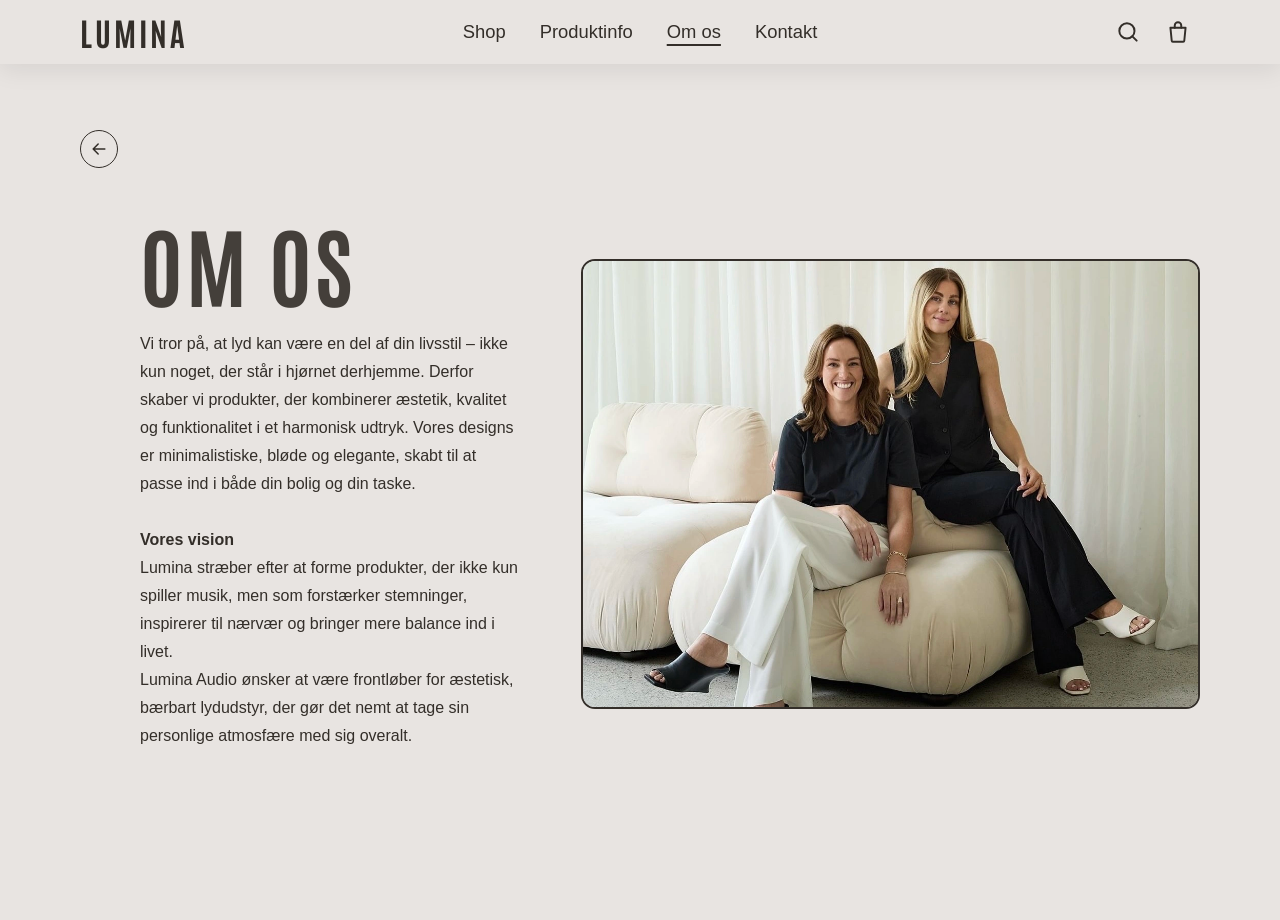
==== commit dd510d8a: "feat(search): tilføj søgefelt i headeren Brugerne kan nu søge efter produkter og info direkte fra he" ====
--- a/about.html
+++ b/about.html
@@ -9,6 +9,52 @@
     <title>Om Os - Lumina</title>
 </head>
 <body>
+    <header>
+        <nav class="nav-left">
+            <a href="index.html#shop">Shop</a>
+            <a href="index.html#produktinfo">Produktinfo</a>
+            <a href="about.html" aria-current="page">Om os</a>
+            <a href="index.html#kontakt">Kontakt</a>
+        </nav>
+        <a href="index.html" class="logo">LUMINA</a>
+        <nav class="nav-right">
+            <!-- Ikoner i stedet for tekst – aria-label giver dem et navn til skærmlæsere -->
+            <button type="button" class="nav-icon search-toggle" aria-label="Søg" aria-expanded="false" aria-controls="search-panel">
+                <svg viewBox="0 0 24 24" aria-hidden="true"><circle cx="11" cy="11" r="7"/><path d="M20 20l-4-4"/></svg>
+            </button>
+            <a href="#" class="nav-icon" aria-label="Kurv">
+                <svg viewBox="0 0 24 24" aria-hidden="true"><path d="M5 8h14l-1.2 12.1a1 1 0 0 1-1 .9H7.2a1 1 0 0 1-1-.9z"/><path d="M9 8V6a3 3 0 0 1 6 0v2"/></svg>
+            </a>
+        </nav>
+
+        <!-- Søgefelt: folder ud under navbaren, når man klikker på luppen -->
+        <form class="search-panel" id="search-panel" role="search" hidden>
+            <label for="search-input" class="visually-hidden">Søg på siden</label>
+            <svg class="search-panel-icon" viewBox="0 0 24 24" aria-hidden="true"><circle cx="11" cy="11" r="7"/><path d="M20 20l-4-4"/></svg>
+            <input type="search" id="search-input" name="q" placeholder="Søg efter fx farver, batteri eller produktspecifikationer" autocomplete="off">
+            <button type="submit" class="search-submit">Søg</button>
+            <button type="button" class="search-close" aria-label="Luk søgning">
+                <svg viewBox="0 0 24 24" aria-hidden="true"><path d="M6 6l12 12M18 6L6 18"/></svg>
+            </button>
+        </form>
+
+        <!-- Burgermenu: vises kun på mobil -->
+        <button class="menu-toggle" type="button" aria-expanded="false" aria-controls="mobile-menu" aria-label="Menu">
+            <span></span>
+            <span></span>
+            <span></span>
+        </button>
+
+        <nav class="mobile-menu" id="mobile-menu" aria-label="Menu" hidden>
+            <a href="index.html#shop">Shop</a>
+            <a href="index.html#produktinfo">Produktinfo</a>
+            <a href="about.html" aria-current="page">Om os</a>
+            <a href="index.html#kontakt">Kontakt</a>
+            <button type="button" class="mobile-search-link">Søg</button>
+            <a href="#">Kurv</a>
+        </nav>
+    </header>
+
     <main class="about-container">
         <!-- Rund tilbage-knap øverst til venstre -->
         <a href="index.html" class="back-btn" aria-label="Tilbage til forsiden">
--- a/styles.css
+++ b/styles.css
@@ -10,13 +10,19 @@
             --font-heading: 'Antonio', sans-serif;
             --font-body: 'Helvetica Neue', Helvetica, Arial, sans-serif;
             --heading-color: #332E29; /* Farve på alle overskrifter */
+            --body-size: 1rem; /* Brødtekst – samme størrelse som linkene i footeren (16px) */
             /* Samme margen i siderne på hele siden. På meget brede skærme
                vokser margenen, så indholdet højst bliver 1600px bredt. */
-            --page-margin: max(50px, calc((100vw - 1600px) / 2));
+            --page-margin: max(80px, calc((100vw - 1600px) / 2));
         }
 
+        /* Lidt mindre margen på tablet og små laptops */
+        @media (max-width: 1200px) {
+            :root { --page-margin: 50px; }
+        }
+
         @media (max-width: 768px) {
-            :root { --page-margin: 20px; }
+            :root { --page-margin: 24px; --body-size: 0.95rem; } /* 15,2px på mobil */
         }
 
         /* --- General Reset --- */
@@ -48,62 +54,324 @@
 /* --- Hero (header billede med navigation ovenpå) --- */
 .hero {
     position: relative;
+    display: flex;
+    flex-direction: column;
     width: 100vw;
-    height: 100vh; /* Fylder hele skærmen */
+    height: 100vh; 
+    min-height: 520px;
     flex-shrink: 0; /* Undgår at body (flex) klemmer højden */
-    margin-top: -20px; /* Ophæver body padding i toppen */
-    margin-left: calc(50% - 50vw); /* Går helt ud til kanten trods body padding */
+    margin-top: -20px; 
+    margin-left: calc(50% - 50vw); 
     margin-bottom: 0;
+    overflow: hidden; /* Skjuler den del af billedet, der er skubbet op over kanten */
 }
 
 .hero-image {
+    flex: none;
     width: 100%;
-    height: 100%;
-    object-fit: cover; /* Beskærer i stedet for at strække billedet */
+    /* Billedet er 100px højere end headeren og skubbet 100px op,
+       så højtaleren kommer tættere på navbaren. Bunden beskæres ikke. */
+    height: calc(100% + 100px);
+    margin-top: -100px;
+    object-fit: cover;
+    object-position: center bottom;
     display: block;
 }
 
 /* --- Header / Navigation --- */
+/* Menubjælke i fuld bredde – sticky: følger med, når man scroller */
 header {
-    position: absolute;
+    position: fixed;
     top: 0;
     left: 0;
     right: 0;
-    display: grid;
+    z-index: 10;
+    display: grid; /* Logo til venstre, Shop/Produktinfo/Om os/Kontakt i midten, ikonerne til højre */
     grid-template-columns: 1fr auto 1fr;
     align-items: center;
-    padding: 40px var(--page-margin);
+    column-gap: 24px;
+    padding: 10px var(--page-margin); /* Indholdet flugter med resten af siden */
+    border-radius: 0;
+    background-color: var(--bg-color); /* Samme farve som sidens baggrund (#E8E4E1) */
+    box-shadow: 0 6px 24px rgba(0, 0, 0, 0.08);
+}
+
+/* Når man hopper til en sektion via menuen, lander overskriften under den faste menubjælke */
+section[id],
+footer[id] {
+    scroll-margin-top: 90px;
 }
 
 .logo {
     font-family: var(--font-heading);
-    font-size: 4rem;
+    font-size: 2rem; /* 32px */
     font-weight: 700;
-    letter-spacing: 4px;
-    color: var(--text-color);
+    letter-spacing: 3px;
+    color: var(--heading-color);
     text-decoration: none;
     line-height: 1;
 }
 
 nav {
     display: flex;
-    gap: 60px;
-}
-
+    align-items: center;
+    gap: 6px;
+}
+
+/* Logoet står først (venstre hjørne) */
+header .logo {
+    order: -1;
+    justify-self: start;
+}
+
+/* Søg og Kurv står i højre side */
 .nav-right {
     justify-content: flex-end;
 }
 
-nav a {
-    color: var(--text-color);
-    font-size: 1.6rem;
+/* Menupunkterne som almindelig brun tekst – kontrast ca. 11:1 */
+.nav-left a,
+.nav-right a {
+    display: inline-block;
+    padding: 8px 14px;
+    border-radius: 999px;
+    color: var(--heading-color);
+    font-size: 1.15rem; /* 18,4px */
+    font-weight: 500;
+    text-decoration: none;
+    white-space: nowrap;
+    transition: background-color 0.2s;
+}
+
+.nav-left a:hover,
+.nav-right a:hover {
+    background-color: rgba(51, 46, 41, 0.08); /* Svag brun markering ved hover */
+}
+
+/* Den side, man er på, er markeret med en tynd streg under */
+nav a[aria-current="page"] {
+    text-decoration: underline;
+    text-decoration-thickness: 2px;
+    text-underline-offset: 6px;
+}
+
+/* Søg og Kurv som brune ikoner */
+.nav-left a.nav-icon,
+.nav-right a.nav-icon,
+.nav-right button.nav-icon {
+    display: grid;
+    place-items: center;
+    width: 44px; /* Klikfladen er 44 × 44px, så ikonerne er nemme at ramme */
+    height: 44px;
+    padding: 0;
+    border: none;
+    border-radius: 999px;
+    background: none;
+    color: var(--heading-color);
+    cursor: pointer;
+    transition: background-color 0.2s;
+}
+
+.nav-right button.nav-icon:hover,
+.nav-right button.nav-icon[aria-expanded="true"] {
+    background-color: rgba(51, 46, 41, 0.08);
+}
+
+/* --- Søgefelt, der folder ud under navbaren --- */
+.search-panel {
+    position: absolute;
+    top: 100%;
+    left: 0;
+    right: 0;
+    display: flex;
+    align-items: center;
+    gap: 14px;
+    /* Indholdet højst 720px bredt og centreret – baggrunden går stadig helt ud */
+    padding: 14px max(var(--page-margin), calc((100% - 720px) / 2)) 18px;
+    background-color: var(--bg-color);
+    border-top: 1px solid rgba(51, 46, 41, 0.12);
+    box-shadow: 0 12px 24px rgba(0, 0, 0, 0.08);
+}
+
+.search-panel[hidden] {
+    display: none;
+}
+
+.search-panel svg {
+    flex-shrink: 0;
+    width: 22px;
+    height: 22px;
+    fill: none;
+    stroke: currentColor;
+    stroke-width: 1.8;
+    stroke-linecap: round;
+    stroke-linejoin: round;
+}
+
+.search-panel-icon {
+    color: var(--heading-color);
+}
+
+.search-panel input {
+    flex: 1;
+    min-width: 0;
+    padding: 12px 4px;
+    border: none;
+    border-bottom: 1.5px solid var(--heading-color);
+    background: none;
+    font-size: var(--body-size);
+    color: var(--heading-color);
+    outline: none;
+}
+
+.search-panel input::placeholder {
+    color: #6f6962; /* Kontrast ca. 4,6:1 mod baggrunden */
+}
+
+.search-panel input:focus-visible {
+    border-bottom-width: 2.5px;
+}
+
+.search-submit {
+    flex-shrink: 0;
+    padding: 12px 24px;
+    border: none;
+    border-radius: 10px;
+    background-color: #2f2b28;
+    color: #fff;
+    font-size: var(--body-size);
     font-weight: 600;
+    cursor: pointer;
+    transition: background-color 0.2s;
+}
+
+.search-submit:hover {
+    background-color: #1c1a18;
+}
+
+.search-close {
+    flex-shrink: 0;
+    display: grid;
+    place-items: center;
+    width: 44px;
+    height: 44px;
+    border: none;
+    border-radius: 999px;
+    background: none;
+    color: var(--heading-color);
+    cursor: pointer;
+}
+
+.search-close:hover {
+    background-color: rgba(51, 46, 41, 0.08);
+}
+
+/* Markering af det søgte ord på siden */
+mark.search-hit {
+    background-color: #f4d58d;
+    color: inherit;
+    border-radius: 3px;
+}
+
+.nav-icon svg {
+    width: 26px;
+    height: 26px;
+    fill: none;
+    stroke: currentColor;
+    stroke-width: 1.8;
+    stroke-linecap: round;
+    stroke-linejoin: round;
+}
+
+/* --- Burgermenu (kun mobil – skjult på større skærme) --- */
+.menu-toggle,
+.mobile-menu {
+    display: none;
+}
+
+.menu-toggle {
+    position: relative;
+    z-index: 2; /* Ligger over den åbne menu, så den kan lukkes igen */
+    flex-direction: column;
+    justify-content: center;
+    gap: 6px;
+    width: 44px;
+    height: 44px;
+    padding: 10px;
+    border: none;
+    background: none;
+    cursor: pointer;
+}
+
+.menu-toggle span {
+    display: block;
+    width: 100%;
+    height: 2px;
+    border-radius: 2px;
+    background-color: var(--heading-color); /* Brune streger på den lyse bjælke */
+    transition: transform 0.3s ease, opacity 0.2s ease, background-color 0.3s ease;
+}
+
+/* Når menuen er åben, bliver de tre streger til et mørkt kryds */
+.menu-toggle[aria-expanded="true"] span {
+    background-color: var(--heading-color);
+}
+
+.menu-toggle[aria-expanded="true"] span:nth-child(1) {
+    transform: translateY(8px) rotate(45deg);
+}
+
+.menu-toggle[aria-expanded="true"] span:nth-child(2) {
+    opacity: 0;
+}
+
+.menu-toggle[aria-expanded="true"] span:nth-child(3) {
+    transform: translateY(-8px) rotate(-45deg);
+}
+
+/* Menuen dækker hele skærmen */
+.mobile-menu {
+    position: fixed;
+    inset: 0;
+    z-index: 1;
+    flex-direction: column;
+    justify-content: center;
+    align-items: flex-start; /* Links venstrestillet (nav centrerer ellers) */
+    gap: 24px;
+    padding: 100px var(--page-margin) 40px;
+    background-color: #E8E4E1;
+    overflow-y: auto;
+}
+
+.mobile-menu a,
+.mobile-menu button {
+    font-family: var(--font-heading);
+    font-size: 2.4rem;
+    font-weight: 700;
+    letter-spacing: 1px;
+    color: var(--heading-color);
     text-decoration: none;
-    transition: opacity 0.2s;
-}
-
-nav a:hover {
-    opacity: 0.7;
+}
+
+/* "Søg" i burgermenuen er en knap, men skal ligne de andre links */
+.mobile-menu button {
+    padding: 0;
+    border: none;
+    background: none;
+    line-height: normal;
+    cursor: pointer;
+}
+
+/* Siden bag menuen kan ikke scrolles, mens menuen er åben */
+body.menu-open {
+    overflow: hidden;
+}
+
+/* Logoet ligger over menuen og bliver mørkt, så det kan ses på den lyse baggrund */
+body.menu-open .logo {
+    position: relative;
+    z-index: 2;
+    color: var(--heading-color);
 }
 
 /* --- Hero tekst og knap (nederst til venstre) --- */
@@ -115,8 +383,22 @@
     color: var(--text-color);
 }
 
+/* Stor overskrift over teksten i headerbilledet */
+.hero-title {
+    font-family: var(--font-heading); /* Antonio */
+    font-weight: 700;
+    margin-bottom: 28px;
+    font-size: 4.5rem;
+    line-height: 1;
+    letter-spacing: 2px;
+    text-align: left;
+    text-transform: none;
+    color: var(--text-color);
+    opacity: 1;
+}
+
 .hero-text {
-    font-size: 1.5rem; /* 24px */
+    font-size: 1.5rem; /* 24px – subheading, ikke brødtekst */
     line-height: 1.6;
     margin-bottom: 40px;
 }
@@ -190,21 +472,45 @@
             opacity: 0.9;
         }
 
+        /* --- Responsivitet (Tablet / lille laptop) --- */
+        /* Menuen bliver mindre, så den ikke støder ind i logoet */
+        @media (max-width: 1200px) {
+            nav { gap: 2px; }
+            .nav-left a, .nav-right a { font-size: 1.05rem; padding: 8px 10px; }
+            .logo { font-size: 1.75rem; }
+            header { column-gap: 12px; }
+        }
+
         /* --- Responsivitet (Mobil) --- */
         @media (max-width: 768px) {
+            /* Svag mørk toning i bunden, så den hvide tekst kan læses oven på billedet */
+            .hero::after {
+                content: "";
+                position: absolute;
+                inset: 50% 0 0 0;
+                background: linear-gradient(to bottom, rgba(0, 0, 0, 0), rgba(0, 0, 0, 0.45));
+                pointer-events: none;
+            }
+            .hero-content, .hero-rating { z-index: 1; }
+
             h1 { font-size: 3.5rem; }
+
+            /* Logo til venstre, burgerknap til højre */
             header {
-                grid-template-columns: 1fr;
-                justify-items: center;
-                gap: 12px;
-                padding: 20px var(--page-margin);
+                display: flex;
+                justify-content: space-between;
+                align-items: center;
+                padding: 6px var(--page-margin);
+                z-index: 10;
             }
-            .logo { order: -1; font-size: 2.5rem; }
-            nav { gap: 24px; }
-            nav a { font-size: 1rem; }
+            .logo { font-size: 1.6rem; }
+            .nav-left, .nav-right { display: none; }
+            .menu-toggle { display: flex; }
+            .mobile-menu:not([hidden]) { display: flex; }
 
             /* Tekst og rating stables i bunden af hero */
             .hero-content { left: var(--page-margin); right: var(--page-margin); bottom: 110px; }
+            .hero-title { font-size: 3rem; margin-bottom: 20px; }
             .hero-text { font-size: 1.1rem; margin-bottom: 20px; }
             .hero-btn { font-size: 1.1rem; padding: 14px 32px; gap: 16px; }
             .hero-rating { left: var(--page-margin); right: auto; bottom: 25px; text-align: left; }
@@ -386,7 +692,7 @@
 }
 
 .product-text {
-    font-size: 1.2rem;
+    font-size: var(--body-size);
     line-height: 1.4;
     margin-top: 40px;
     max-width: 560px;
@@ -402,7 +708,7 @@
     position: relative;
     padding-left: 38px;
     margin-bottom: 8px;
-    font-size: 1.1rem; /* Lidt mindre end resten af produktkortet */
+    font-size: var(--body-size);
     line-height: 1.4;
 }
 
@@ -421,7 +727,7 @@
 
 .product-read-more {
     display: inline-block;
-    font-size: 1.3rem;
+    font-size: var(--body-size);
     font-style: italic;
     color: inherit;
     text-decoration: none;
@@ -433,7 +739,7 @@
 }
 
 .product-color-label {
-    font-size: 1.3rem;
+    font-size: var(--body-size);
     margin-top: 60px;
 }
 
@@ -492,10 +798,7 @@
 
     .product-name { font-size: 1.8rem; }
     .product-price { font-size: 1.3rem; }
-    .product-read-more,
-    .product-color-label { font-size: 1.1rem; }
-    .product-checklist li { font-size: 0.95rem; }
-    .product-text { font-size: 1rem; margin-top: 24px; }
+    .product-text { margin-top: 24px; }
     .product-color-label { margin-top: 30px; }
     .product-showcase .buy-button { max-width: none; }
 }
@@ -610,7 +913,7 @@
 .accordion-item p {
     padding-bottom: 35px;
     max-width: 560px;
-    font-size: 0.9rem;
+    font-size: var(--body-size);
     line-height: 1.6;
     color: #2f2b28;
 }
@@ -618,7 +921,7 @@
 @media (max-width: 900px) {
     /* Mobil: teksten øverst, billedet under */
     .product-info-section {
-        grid-template-columns: 1fr;
+        grid-template-columns: minmax(0, 1fr); /* Kolonnen må ikke blive bredere end skærmen */
         gap: 30px;
         padding: 50px var(--page-margin);
     }
@@ -629,6 +932,7 @@
 
     .info-title {
         margin-bottom: 24px;
+        font-size: clamp(1.6rem, 8vw, 2rem); /* Skrumper på meget smalle skærme (320px) */
     }
 
     .accordion-item summary {
@@ -651,7 +955,6 @@
     }
 
     .accordion-item p {
-        font-size: 0.9rem;
         padding-bottom: 25px;
     }
 }
@@ -662,7 +965,7 @@
   align-items: center;
   justify-content: space-between;
   gap: 40px;
-  margin: -80px 0 80px;
+  margin: 0 0 100px; /* Ingen negativ margen, så "Nyhed" ikke rammer listen over */
   padding: 0 var(--page-margin);
 }
 
@@ -671,17 +974,20 @@
   color: #3D3529;
 }
 
-.split-text h1 {
+.split-text .headline-left {
   font-family: var(--font-heading);
   font-size: 2rem; 
   color: var(--heading-color);
   text-transform: uppercase;
   letter-spacing: 2px;
   margin-bottom: 20px;
+  font-weight: 700; /* "Nyhed" er en lille etiket over overskriften – ikke selv en overskrift */
+  line-height: normal;
+  opacity: 0.9;
 }
 
 .split-text p {
-  font-size: 1rem;
+  font-size: var(--body-size);
   line-height: 1.8; 
   max-width: 520px;
   opacity: 0.9;
@@ -704,12 +1010,12 @@
 @media (max-width: 900px) {
   .split-section {
     flex-direction: column;
-    text-align: center;
+    align-items: stretch;
     padding: 0 var(--page-margin);
     margin: 40px 0;
   }
   .split-text p {
-    margin: 0 auto 24px;
+    margin: 0 0 24px;
   }
 }
 
@@ -746,11 +1052,14 @@
     padding: 60px var(--page-margin) 100px;
 }
 
-.gallery-section h1 {
+.gallery-section h2 {
     text-align: center;
     font-size: 48px;
     margin-bottom: 50px;
     color: var(--heading-color);
+    text-transform: uppercase;
+    letter-spacing: 3px;
+    opacity: 0.9;
 }
 
 /* Tre Instagram-kort side om side */
@@ -780,7 +1089,7 @@
 
 /* Mobil: kortene stables under hinanden */
 @media (max-width: 768px) {
-    .gallery-section h1 {
+    .gallery-section h2 {
         font-size: 2rem;
         margin-bottom: 30px;
     }
@@ -911,7 +1220,7 @@
 }
 
 /* Link-kolonner */
-.footer-column h3 {
+.footer-column h2 {
     font-size: 1.5rem;
     letter-spacing: 1px;
     margin-bottom: 24px;
@@ -925,7 +1234,7 @@
 }
 
 .footer-column a {
-    font-size: 1rem;
+    font-size: var(--body-size);
     letter-spacing: 0.5px;
     color: var(--heading-color);
     text-decoration: none;
@@ -1038,7 +1347,7 @@
         font-size: 2.4rem;
     }
 
-    .footer-column h3 {
+    .footer-column h2 {
         font-size: 1.3rem;
         margin-bottom: 20px;
     }
@@ -1047,9 +1356,6 @@
         gap: 16px;
     }
 
-    .footer-column a {
-        font-size: 0.95rem;
-    }
 
     .payment-icons {
         gap: 18px;
@@ -1082,7 +1388,7 @@
 
 .split-text .headline-left,
 .headline-left {
-  color: var(--heading-color);
+  color: rgb(250, 105, 129); /* Pink "Nyhed" */
 }
 
 * {
@@ -1096,6 +1402,7 @@
 h1, h2, h3, h4, h5, h6 {
     font-family: var(--font-heading);
     color: var(--heading-color);
+    overflow-wrap: break-word; /* Lange ord knækker i stedet for at stikke ud af skærmen */
 }
 
 body {
@@ -1107,7 +1414,7 @@
 .about-container {
     width: 100%;
     min-height: 100vh;
-    padding: 30px var(--page-margin) 80px;
+    padding: 110px var(--page-margin) 80px; /* Plads til den faste navbar i toppen */
 }
 
 /* Rund tilbage-knap med pil */
@@ -1158,7 +1465,7 @@
 
 .text-block {
     max-width: 400px;
-    font-size: 1rem;
+    font-size: var(--body-size);
     line-height: 1.75;
     color: var(--heading-color);
 }
@@ -1167,7 +1474,7 @@
 .text-block h2 {
     margin-top: 1.75em;
     font-family: var(--font-body);
-    font-size: 1rem;
+    font-size: var(--body-size);
     font-weight: 700;
     line-height: 1.75;
 }
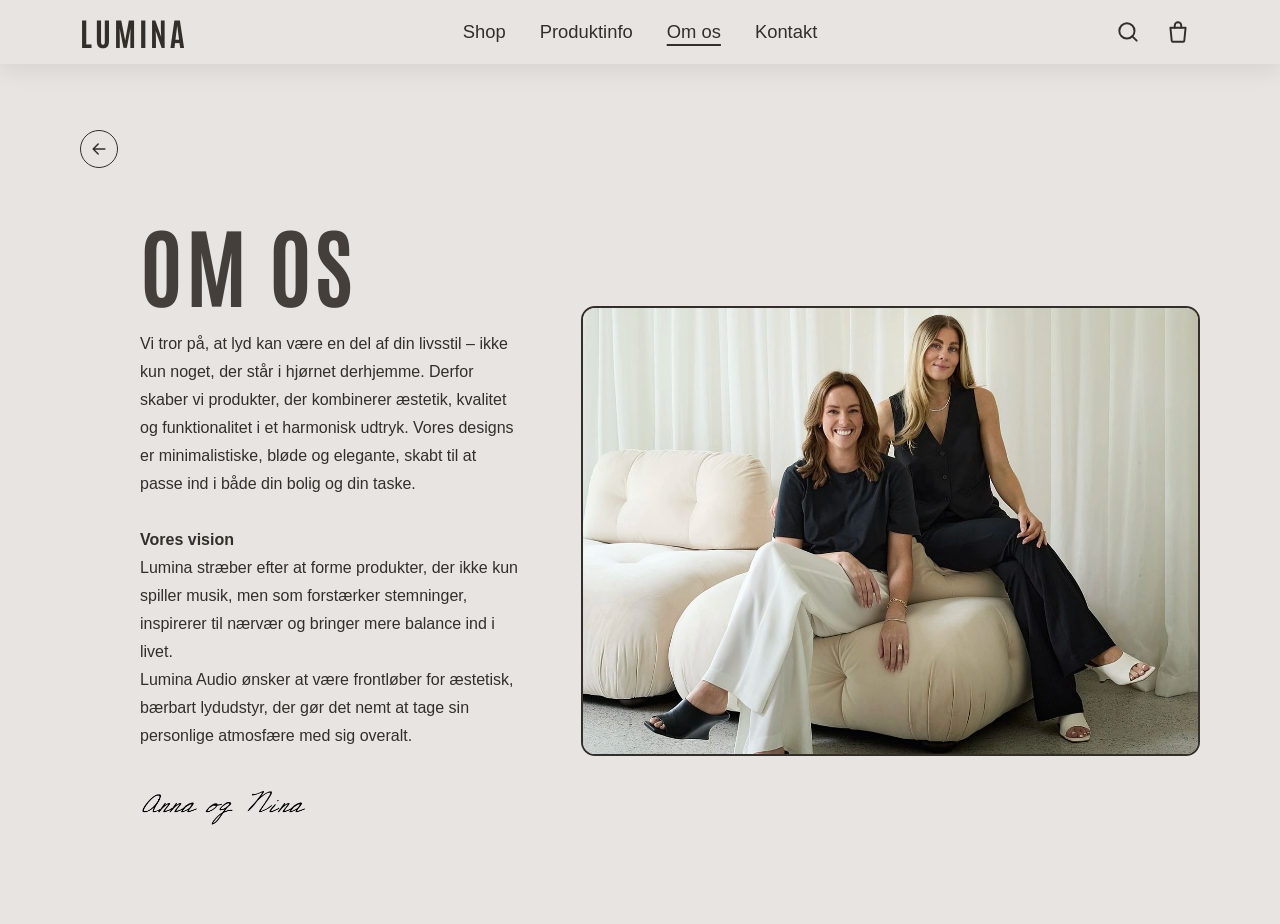
==== commit c43fbc28: "feat(om-os): tilføj underskrift på om os-siden Personlig underskrift under teksten for et mere perso" ====
--- a/about.html
+++ b/about.html
@@ -81,6 +81,8 @@
                     Lumina Audio ønsker at være frontløber for æstetisk, bærbart lydudstyr, der gør det nemt at tage sin
                     personlige atmosfære med sig overalt.
                 </p>
+
+                <img src="images/signature.webp" alt="Underskrift: Anna og Nina" class="about-signature" width="500" height="150" />
             </div>
 
             <img src="images/omos.webp" alt="Luminas to stiftere sidder smilende på en hvid sofa" class="about-image" />
--- a/styles.css
+++ b/styles.css
@@ -32,15 +32,28 @@
             box-sizing: border-box;
         }
 
-        html, body {
-  height: 100%;
+/* Kun ét scroll-område: selve vinduet. (Før kunne både html og body scrolle,
+   hvilket gav et tomt stykke under footeren, når man hoppede til Kontakt.) */
+html {
+  overflow-x: hidden;
+  scroll-behavior: smooth; /* Blød scroll ved anker-links i menuen */
 }
 
 html, body {
   margin: 0;
   padding: 0;
-  overflow-x: hidden;
-  scroll-behavior: smooth; /* Blød scroll ved anker-links i menuen */
+}
+
+/* Samme farve bag hele siden, så der ikke kommer en hvid kant under footeren */
+html {
+  background-color: var(--bg-color);
+}
+
+/* Slår "elastik-scroll" fra (Chrome og Safari på Mac), så man ikke kan trække
+   siden forbi toppen eller bunden – footeren bliver liggende helt nede ved kanten */
+html,
+body {
+  overscroll-behavior: none;
 }
 
 body {
@@ -48,7 +61,7 @@
   flex-direction: column;
   min-height: 100vh;
   padding: 20px 0 0; /* Siderne styres af --page-margin i hver sektion */
-  overflow-x: hidden;
+  overflow-x: clip; /* Skjuler vandret overløb uden at gøre body til et scroll-område */
 }
 
 /* --- Hero (header billede med navigation ovenpå) --- */
@@ -363,7 +376,7 @@
 }
 
 /* Siden bag menuen kan ikke scrolles, mens menuen er åben */
-body.menu-open {
+html:has(body.menu-open) {
     overflow: hidden;
 }
 
@@ -375,6 +388,24 @@
 }
 
 /* --- Hero tekst og knap (nederst til venstre) --- */
+/* Mørk toning bag teksten i headerbilledet: kraftigst nederst til venstre (overskrift, tekst, knap)
+   og nederst (stjernerne), så den hvide tekst får nok kontrast mod det grå billede */
+.hero::after {
+    content: "";
+    position: absolute;
+    inset: 0;
+    background:
+        linear-gradient(to top, rgba(0, 0, 0, 0.35) 0%, rgba(0, 0, 0, 0.12) 30%, rgba(0, 0, 0, 0) 50%),
+        linear-gradient(to right, rgba(0, 0, 0, 0.3) 0%, rgba(0, 0, 0, 0.08) 35%, rgba(0, 0, 0, 0) 50%);
+    pointer-events: none;
+}
+
+.hero-content,
+.hero-rating {
+    z-index: 1; /* Teksten ligger over toningen */
+    text-shadow: 0 1px 12px rgba(0, 0, 0, 0.25);
+}
+
 .hero-content {
     position: absolute;
     left: var(--page-margin);
@@ -483,15 +514,6 @@
 
         /* --- Responsivitet (Mobil) --- */
         @media (max-width: 768px) {
-            /* Svag mørk toning i bunden, så den hvide tekst kan læses oven på billedet */
-            .hero::after {
-                content: "";
-                position: absolute;
-                inset: 50% 0 0 0;
-                background: linear-gradient(to bottom, rgba(0, 0, 0, 0), rgba(0, 0, 0, 0.45));
-                pointer-events: none;
-            }
-            .hero-content, .hero-rating { z-index: 1; }
 
             h1 { font-size: 3.5rem; }
 
@@ -1107,6 +1129,201 @@
     }
 }
 
+/* --- Nyhedsbrev: billede til venstre, tilmelding til højre --- */
+.newsletter-section {
+    display: grid;
+    grid-template-columns: 1fr 1fr;
+    align-items: stretch;
+    padding: 0 var(--page-margin); /* Samme margen som resten af siden */
+    margin-bottom: 80px; /* Luft ned til footeren */
+}
+
+.newsletter-image img {
+    display: block;
+    width: 100%;
+    height: 100%;
+    min-height: 600px;
+    object-fit: cover;
+    border-radius: 20px;
+}
+
+.newsletter-content {
+    align-self: center;
+    max-width: 640px;
+    padding: 40px 0 40px 80px;
+    color: var(--heading-color);
+}
+
+.newsletter-eyebrow {
+    font-family: var(--font-heading);
+    font-size: 3rem;
+    font-weight: 700;
+    letter-spacing: 2px;
+    text-transform: uppercase;
+    line-height: 1;
+    margin-bottom: 48px;
+}
+
+.newsletter-content h2 {
+    font-size: 2.6rem;
+    line-height: 1.1;
+    letter-spacing: 1px;
+    margin-bottom: 16px;
+}
+
+.newsletter-intro {
+    font-size: 1.15rem;
+    line-height: 1.6;
+    margin-bottom: 36px;
+}
+
+/* Liste med flueben */
+.newsletter-perks {
+    list-style: none;
+    display: flex;
+    flex-direction: column;
+    gap: 10px;
+    margin-bottom: 44px;
+}
+
+.newsletter-perks li {
+    position: relative;
+    padding-left: 30px;
+    font-size: var(--body-size);
+}
+
+.newsletter-perks li::before {
+    content: "";
+    position: absolute;
+    left: 3px;
+    top: 0.15em;
+    width: 6px;
+    height: 11px;
+    border-right: 2px solid currentColor;
+    border-bottom: 2px solid currentColor;
+    transform: rotate(45deg);
+}
+
+/* Formular */
+.newsletter-fields {
+    display: grid;
+    grid-template-columns: 1fr 1fr;
+    gap: 28px;
+    margin-bottom: 22px;
+}
+
+.newsletter-field label {
+    display: block;
+    font-size: 0.8rem;
+    font-weight: 700;
+    letter-spacing: 1px;
+    text-transform: uppercase;
+    margin-bottom: 10px;
+}
+
+.newsletter-field input {
+    width: 100%;
+    padding: 6px 0 12px;
+    border: none;
+    border-bottom: 1.5px solid var(--heading-color);
+    background: none;
+    font-size: 1.1rem;
+    color: var(--heading-color);
+    outline: none;
+}
+
+.newsletter-field input::placeholder {
+    color: #6f6962; /* Kontrast ca. 4,6:1 mod baggrunden */
+}
+
+.newsletter-field input:focus-visible {
+    border-bottom-width: 2.5px;
+}
+
+.newsletter-consent {
+    display: flex;
+    align-items: flex-start;
+    gap: 12px;
+    margin-bottom: 28px;
+    font-size: 0.9rem;
+    line-height: 1.5;
+}
+
+.newsletter-consent input {
+    flex-shrink: 0;
+    width: 20px;
+    height: 20px;
+    margin-top: 1px;
+    accent-color: var(--heading-color);
+    cursor: pointer;
+}
+
+.newsletter-consent label {
+    cursor: pointer;
+}
+
+.newsletter-submit {
+    padding: 18px 52px;
+    border: none;
+    border-radius: 10px;
+    background-color: #2f2b28;
+    color: #fff;
+    font-size: 1.05rem;
+    font-weight: 600;
+    cursor: pointer;
+    transition: background-color 0.2s;
+}
+
+.newsletter-submit:hover {
+    background-color: #1c1a18;
+}
+
+.newsletter-privacy {
+    margin-top: 48px;
+    font-size: 0.8rem;
+    line-height: 1.6;
+}
+
+/* Tablet og mobil: billedet over teksten */
+@media (max-width: 900px) {
+    .newsletter-section {
+        grid-template-columns: 1fr;
+    }
+
+    .newsletter-image img {
+        min-height: 0;
+        height: 360px;
+        border-radius: 20px;
+    }
+
+    .newsletter-content {
+        max-width: none;
+        padding: 36px 0 0;
+    }
+
+    .newsletter-eyebrow {
+        font-size: 2.2rem;
+        margin-bottom: 28px;
+    }
+
+    .newsletter-content h2 {
+        font-size: 2rem;
+    }
+
+    .newsletter-intro {
+        font-size: var(--body-size);
+    }
+
+    .newsletter-fields {
+        grid-template-columns: 1fr;
+        gap: 22px;
+    }
+
+    .newsletter-submit {
+        width: 100%;
+    }
+}
+
 /* --- Footer --- */
 footer {
     width: 100%;
@@ -1133,90 +1350,6 @@
     color: var(--heading-color);
     text-decoration: none;
     margin-left: 25px;
-}
-
-/* Nyhedsbrev */
-.footer-newsletter {
-    margin-top: 60px;
-    max-width: 300px;
-}
-
-.footer-newsletter label {
-    display: block;
-    font-size: 0.85rem;
-    font-weight: 600;
-    letter-spacing: 2px;
-    margin-bottom: 30px;
-}
-
-.newsletter-field {
-    display: flex;
-    align-items: center;
-    gap: 12px;
-}
-
-.newsletter-input {
-    flex: 1;
-    display: flex;
-    align-items: center;
-    gap: 30px;
-    padding-bottom: 14px;
-    border-bottom: 1px solid var(--heading-color);
-}
-
-.newsletter-input svg {
-    flex-shrink: 0;
-    width: 24px;
-    height: 24px;
-    fill: currentColor;
-}
-
-.newsletter-input input {
-    width: 100%;
-    border: none;
-    background: none;
-    font-size: 0.95rem;
-    letter-spacing: 1px;
-    color: var(--heading-color);
-    outline: none;
-}
-
-.newsletter-input input::placeholder {
-    color: #6f6962;
-}
-
-.newsletter-input:focus-within {
-    border-bottom-width: 2px;
-}
-
-.newsletter-submit {
-    flex-shrink: 0;
-    display: grid;
-    place-items: center;
-    width: 34px;
-    height: 34px;
-    margin-bottom: 14px;
-    border: 2px solid var(--heading-color);
-    border-radius: 50%;
-    background: none;
-    color: var(--heading-color);
-    cursor: pointer;
-    transition: background-color 0.2s, color 0.2s;
-}
-
-.newsletter-submit:hover {
-    background-color: var(--heading-color);
-    color: #bfbdb8;
-}
-
-.newsletter-submit svg {
-    width: 18px;
-    height: 18px;
-    fill: none;
-    stroke: currentColor;
-    stroke-width: 2;
-    stroke-linecap: round;
-    stroke-linejoin: round;
 }
 
 /* Link-kolonner */
@@ -1281,7 +1414,7 @@
 }
 
 /* MobilePay-logoet har meget luft omkring sig og skal være større */
-.payment-icons img[src*="mp.png"] {
+.payment-icons img[src*="mp.webp"] {
     height: 58px;
 }
 
@@ -1314,10 +1447,6 @@
         gap: 50px 40px;
     }
 
-    .footer-newsletter {
-        margin-top: 40px;
-    }
-
     .footer-bottom {
         grid-template-columns: 1fr;
         justify-items: center;
@@ -1365,7 +1494,7 @@
         height: 26px;
     }
 
-    .payment-icons img[src*="mp.png"] {
+    .payment-icons img[src*="mp.webp"] {
         height: 36px;
     }
 
@@ -1468,6 +1597,15 @@
     font-size: var(--body-size);
     line-height: 1.75;
     color: var(--heading-color);
+}
+
+/* Stifternes underskrift under teksten */
+.about-signature {
+    display: block;
+    width: 260px;
+    height: auto;
+    margin-top: 16px;
+    margin-left: -40px; /* Billedet har luft i venstre side – så skriften flugter med teksten */
 }
 
 /* "Vores vision" står som fed brødtekst ligesom i designet */
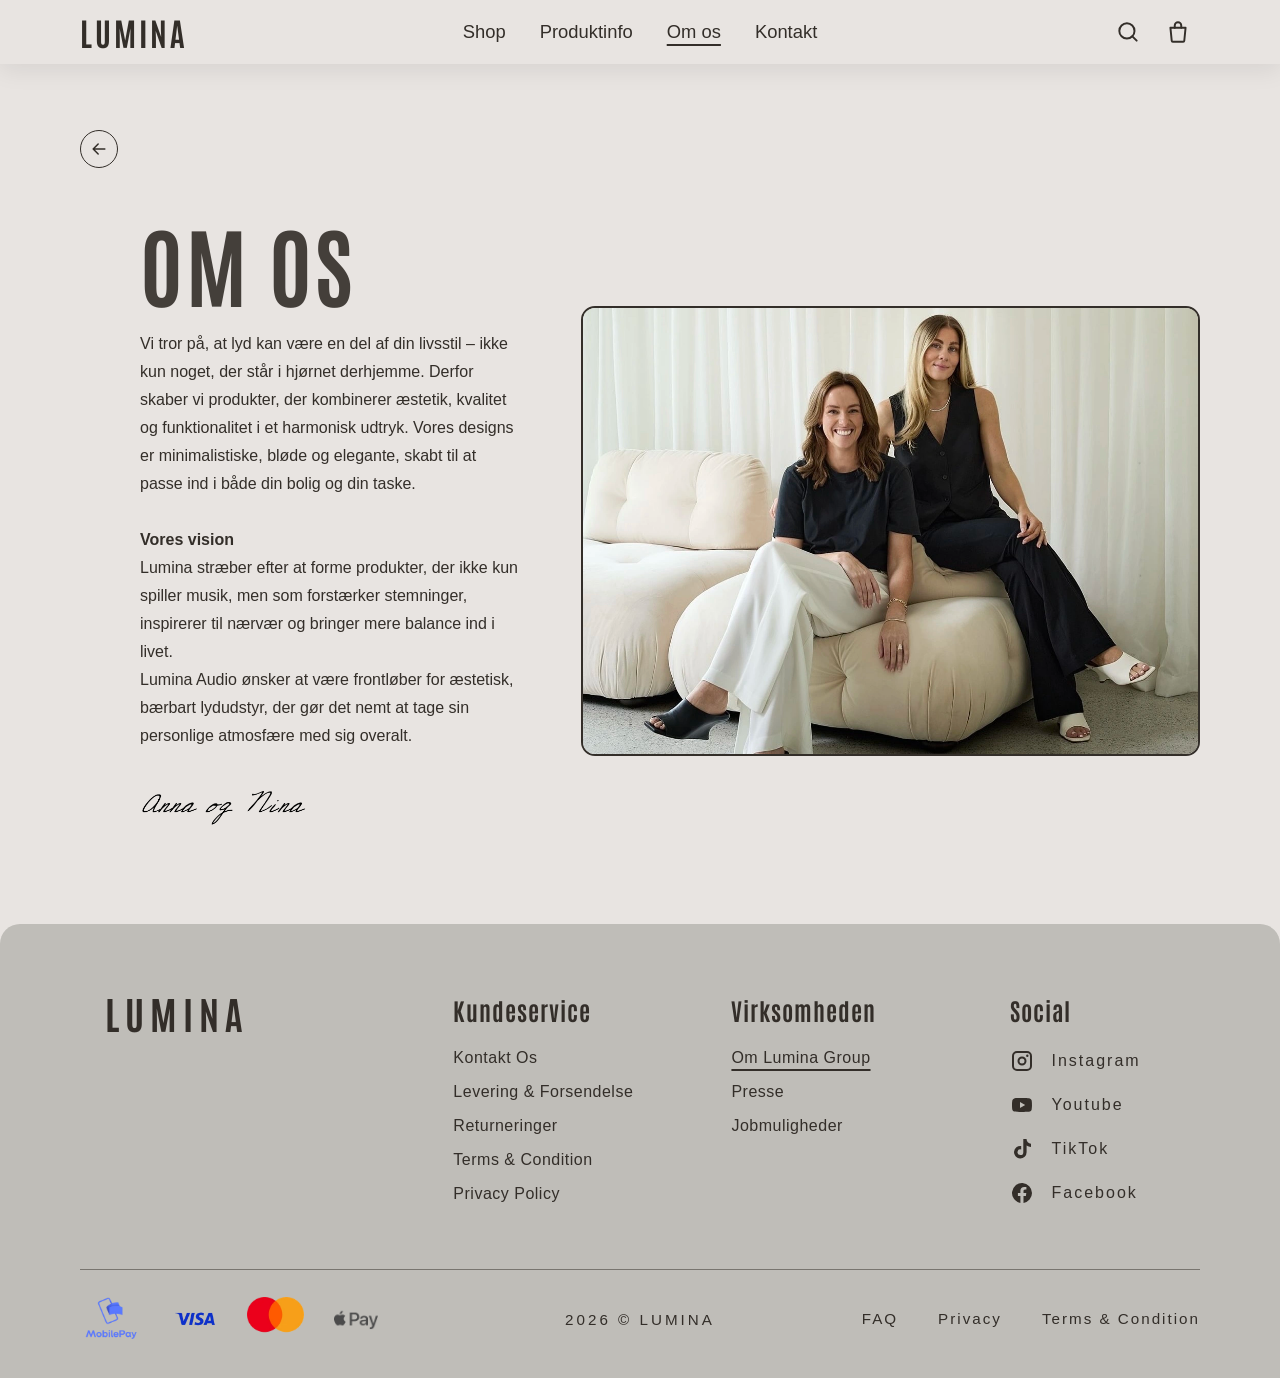
==== commit 1c6c0f5d: "fix(om-os): tilføj manglende footer på om os-siden fix(om-os): tilføj manglende footer på om os-side" ====
--- a/about.html
+++ b/about.html
@@ -14,7 +14,7 @@
             <a href="index.html#shop">Shop</a>
             <a href="index.html#produktinfo">Produktinfo</a>
             <a href="about.html" aria-current="page">Om os</a>
-            <a href="index.html#kontakt">Kontakt</a>
+            <a href="#kontakt">Kontakt</a>
         </nav>
         <a href="index.html" class="logo">LUMINA</a>
         <nav class="nav-right">
@@ -49,7 +49,7 @@
             <a href="index.html#shop">Shop</a>
             <a href="index.html#produktinfo">Produktinfo</a>
             <a href="about.html" aria-current="page">Om os</a>
-            <a href="index.html#kontakt">Kontakt</a>
+            <a href="#kontakt">Kontakt</a>
             <button type="button" class="mobile-search-link">Søg</button>
             <a href="#">Kurv</a>
         </nav>
@@ -88,5 +88,81 @@
             <img src="images/omos.webp" alt="Luminas to stiftere sidder smilende på en hvid sofa" class="about-image" />
         </div>
     </main>
+
+    <footer id="kontakt">
+        <div class="footer-top">
+            <!-- Logo -->
+            <div class="footer-brand">
+                <a href="index.html" class="footer-logo">LUMINA</a>
+            </div>
+
+            <nav class="footer-column" aria-labelledby="footer-kundeservice">
+                <h2 id="footer-kundeservice">Kundeservice</h2>
+                <ul>
+                    <li><a href="#">Kontakt Os</a></li>
+                    <li><a href="#">Levering &amp; Forsendelse</a></li>
+                    <li><a href="#">Returneringer</a></li>
+                    <li><a href="#">Terms &amp; Condition</a></li>
+                    <li><a href="#">Privacy Policy</a></li>
+                </ul>
+            </nav>
+
+            <nav class="footer-column" aria-labelledby="footer-virksomheden">
+                <h2 id="footer-virksomheden">Virksomheden</h2>
+                <ul>
+                    <li><a href="about.html" aria-current="page">Om Lumina Group</a></li>
+                    <li><a href="#">Presse</a></li>
+                    <li><a href="#">Jobmuligheder</a></li>
+                </ul>
+            </nav>
+
+            <nav class="footer-column footer-social" aria-labelledby="footer-social">
+                <h2 id="footer-social">Social</h2>
+                <ul>
+                    <li>
+                        <a href="https://www.instagram.com" target="_blank" rel="noopener">
+                            <svg viewBox="0 0 24 24" aria-hidden="true"><path d="M7 2h10a5 5 0 0 1 5 5v10a5 5 0 0 1-5 5H7a5 5 0 0 1-5-5V7a5 5 0 0 1 5-5zm0 2a3 3 0 0 0-3 3v10a3 3 0 0 0 3 3h10a3 3 0 0 0 3-3V7a3 3 0 0 0-3-3zm5 3.5a4.5 4.5 0 1 1 0 9 4.5 4.5 0 0 1 0-9zm0 2a2.5 2.5 0 1 0 0 5 2.5 2.5 0 0 0 0-5zM17.3 5.5a1.2 1.2 0 1 1 0 2.4 1.2 1.2 0 0 1 0-2.4z"/></svg>
+                            Instagram
+                        </a>
+                    </li>
+                    <li>
+                        <a href="https://www.youtube.com" target="_blank" rel="noopener">
+                            <svg viewBox="0 0 24 24" aria-hidden="true"><path d="M21.6 7.2a2.5 2.5 0 0 0-1.8-1.8C18.2 5 12 5 12 5s-6.2 0-7.8.4a2.5 2.5 0 0 0-1.8 1.8C2 8.8 2 12 2 12s0 3.2.4 4.8a2.5 2.5 0 0 0 1.8 1.8c1.6.4 7.8.4 7.8.4s6.2 0 7.8-.4a2.5 2.5 0 0 0 1.8-1.8c.4-1.6.4-4.8.4-4.8s0-3.2-.4-4.8zM10 15V9l5.2 3z"/></svg>
+                            Youtube
+                        </a>
+                    </li>
+                    <li>
+                        <a href="https://www.tiktok.com" target="_blank" rel="noopener">
+                            <svg viewBox="0 0 24 24" aria-hidden="true"><path d="M16.6 2h-3.3v13.2a2.9 2.9 0 1 1-2.1-2.8V9a6.3 6.3 0 1 0 5.4 6.2V8.6a8 8 0 0 0 4.4 1.4V6.7a4.4 4.4 0 0 1-4.4-4.7z"/></svg>
+                            TikTok
+                        </a>
+                    </li>
+                    <li>
+                        <a href="https://www.facebook.com" target="_blank" rel="noopener">
+                            <svg viewBox="0 0 24 24" aria-hidden="true"><path d="M22 12a10 10 0 1 0-11.6 9.9v-7H7.9V12h2.5V9.8c0-2.5 1.5-3.9 3.8-3.9 1.1 0 2.2.2 2.2.2v2.5h-1.3c-1.2 0-1.6.8-1.6 1.6V12h2.8l-.4 2.9h-2.4v7A10 10 0 0 0 22 12z"/></svg>
+                            Facebook
+                        </a>
+                    </li>
+                </ul>
+            </nav>
+        </div>
+
+        <div class="footer-bottom">
+            <div class="payment-icons">
+                <img loading="lazy" src="images/mp.webp" alt="MobilePay">
+                <img loading="lazy" src="images/visa.webp" alt="Visa">
+                <img loading="lazy" src="images/mastercard.webp" alt="Mastercard">
+                <img loading="lazy" src="images/applepay.png" alt="Apple Pay">
+            </div>
+
+            <p class="copyright">2026 © LUMINA</p>
+
+            <ul class="footer-legal">
+                <li><a href="#">FAQ</a></li>
+                <li><a href="#">Privacy</a></li>
+                <li><a href="#">Terms &amp; Condition</a></li>
+            </ul>
+        </div>
+    </footer>
 </body>
 </html>
--- a/styles.css
+++ b/styles.css
@@ -125,7 +125,7 @@
     line-height: 1;
 }
 
-nav {
+header nav {
     display: flex;
     align-items: center;
     gap: 6px;
@@ -506,7 +506,7 @@
         /* --- Responsivitet (Tablet / lille laptop) --- */
         /* Menuen bliver mindre, så den ikke støder ind i logoet */
         @media (max-width: 1200px) {
-            nav { gap: 2px; }
+            header nav { gap: 2px; }
             .nav-left a, .nav-right a { font-size: 1.05rem; padding: 8px 10px; }
             .logo { font-size: 1.75rem; }
             header { column-gap: 12px; }
